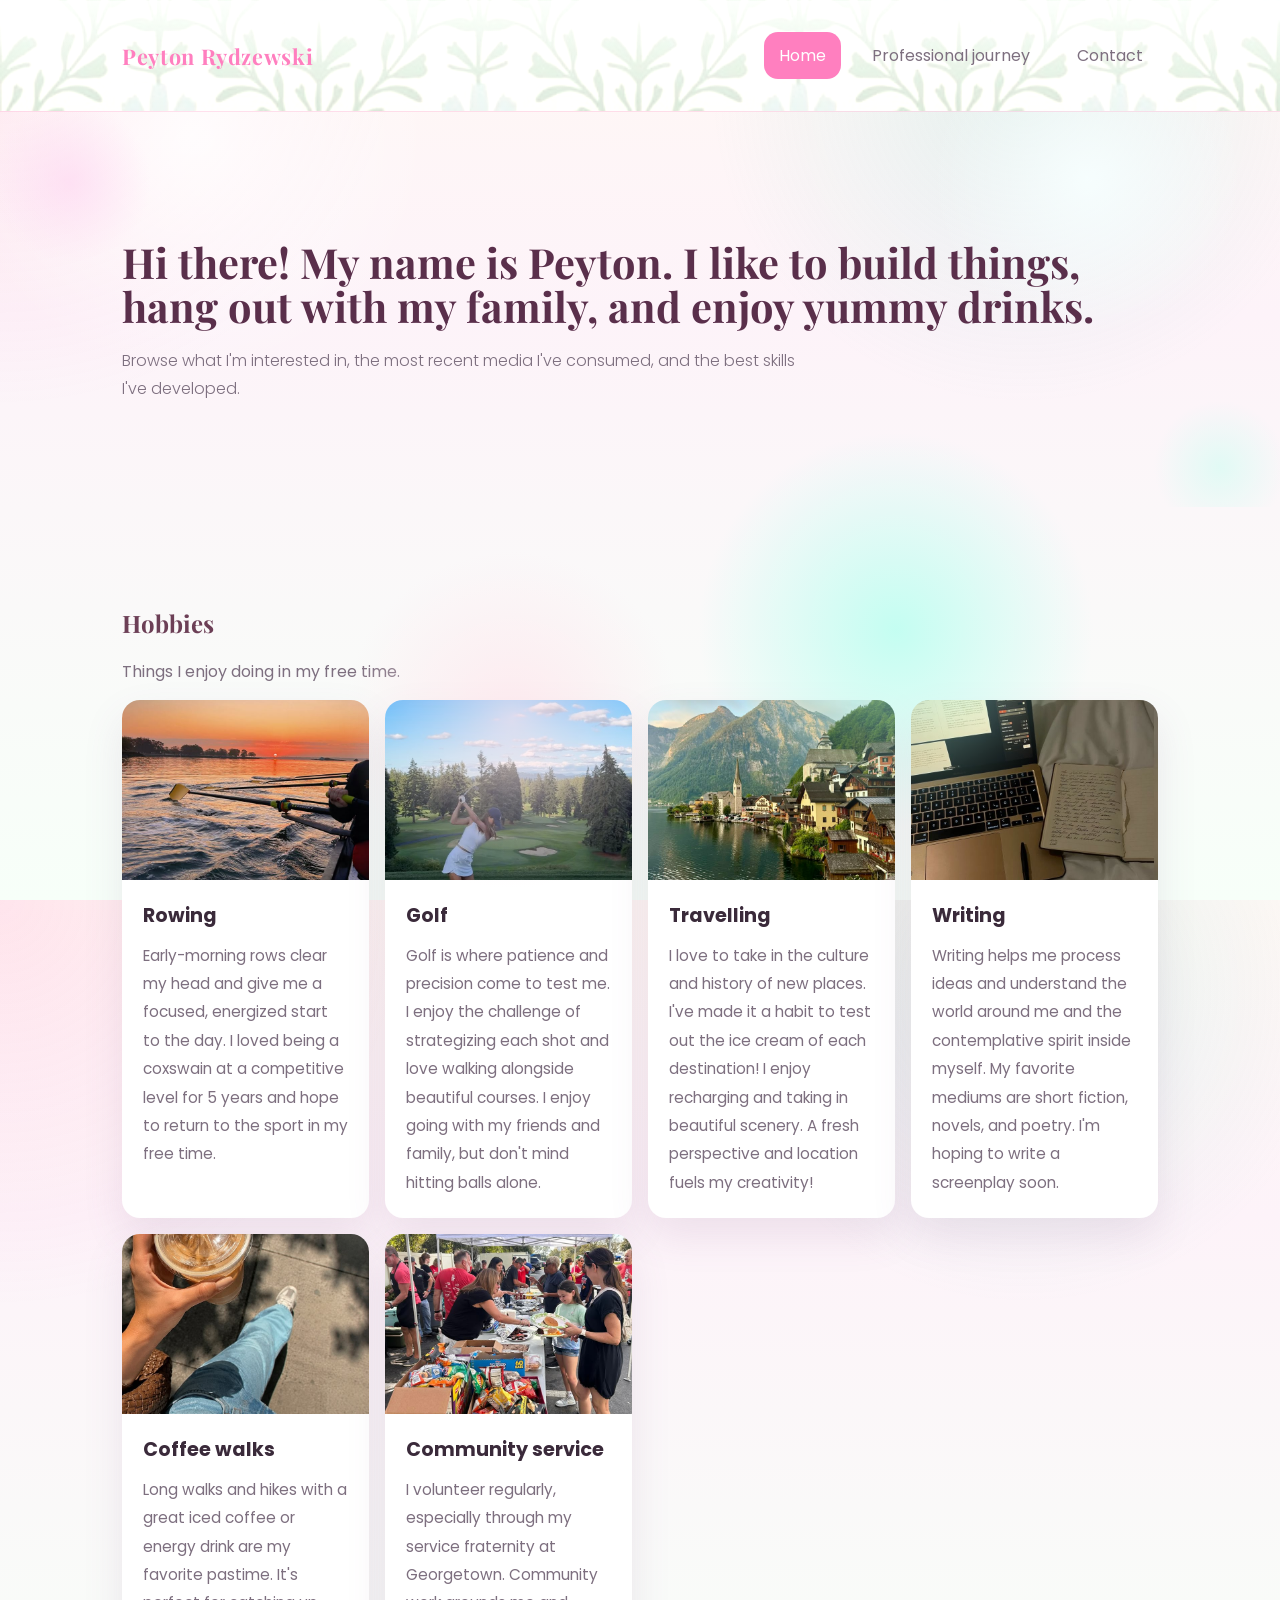
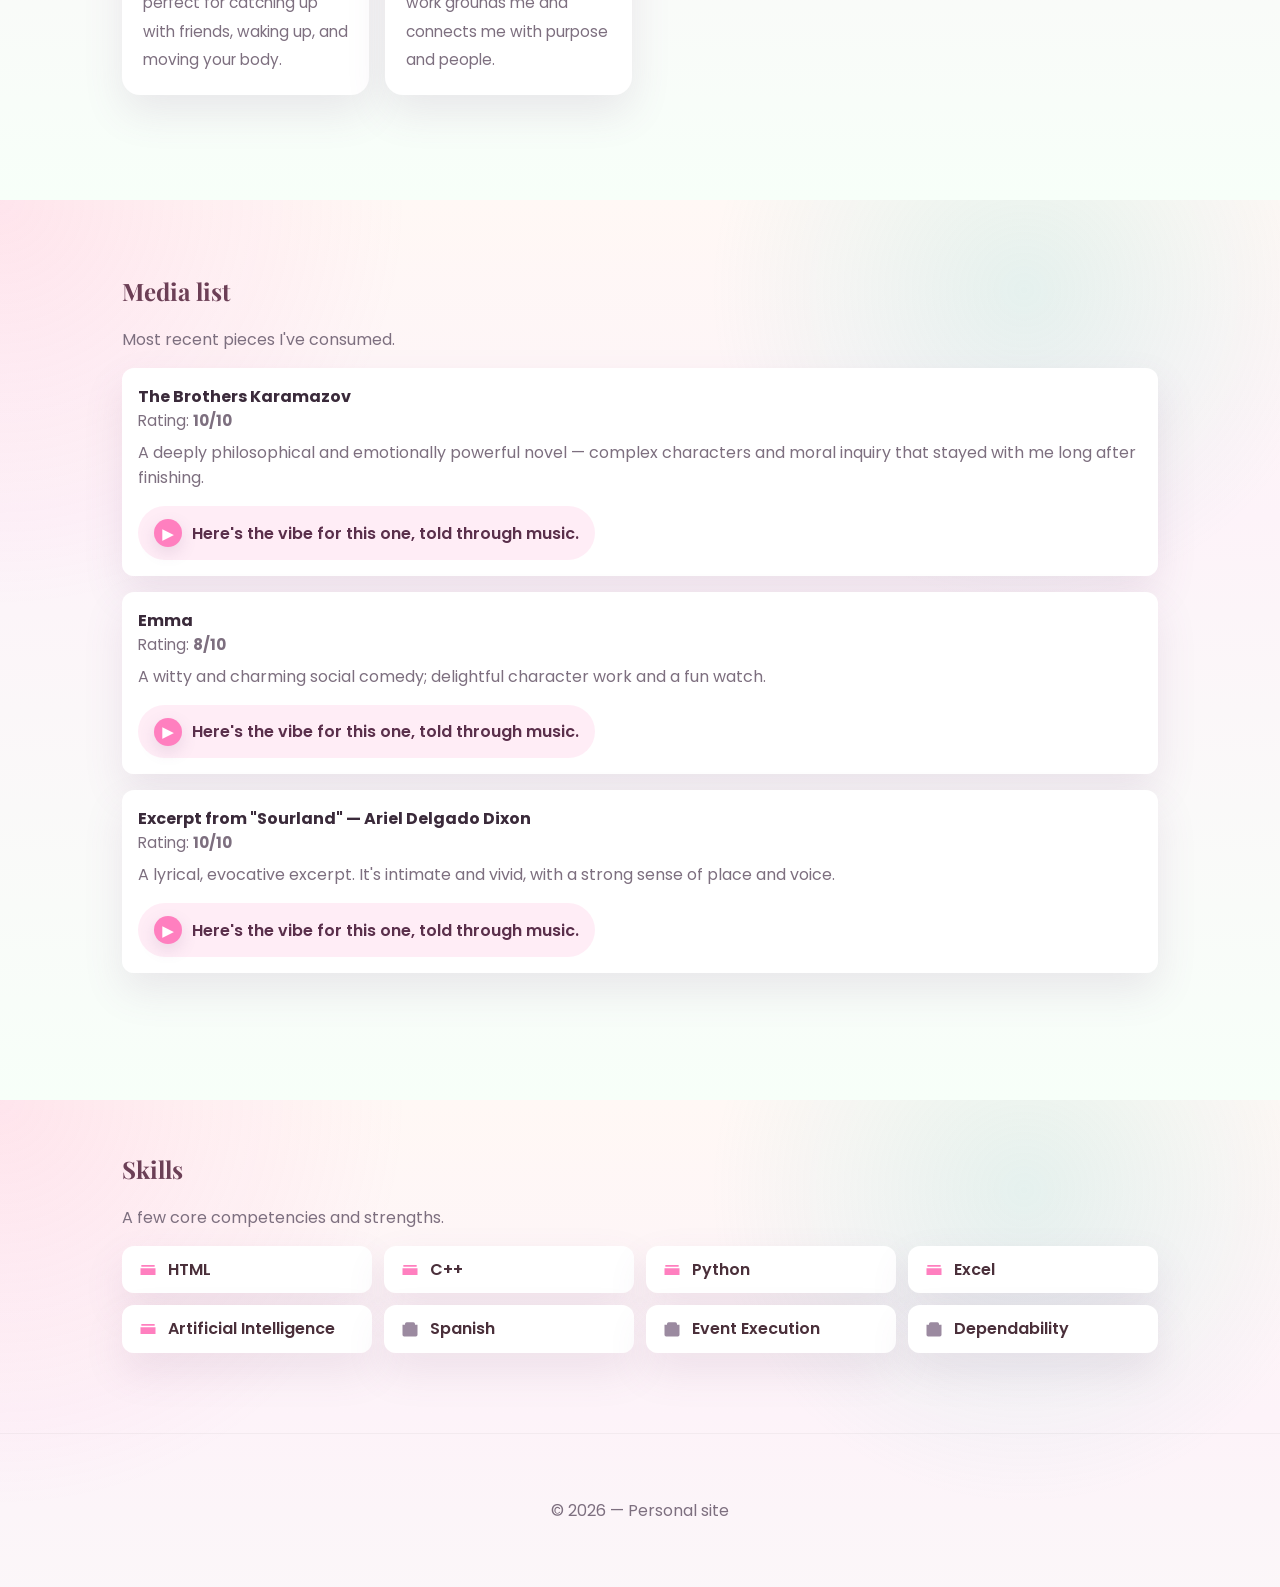
==== index.html @ faa73098 "Moving blocks from home page to separate pages" ====
<!doctype html>
<html lang="en">
<head>
  <meta charset="utf-8" />
  <meta name="viewport" content="width=device-width,initial-scale=1" />
  <title>Peyton Rydzewski</title>
  <link rel="preconnect" href="https://fonts.googleapis.com">
  <link rel="preconnect" href="https://fonts.gstatic.com" crossorigin>
  <link href="https://fonts.googleapis.com/css2?family=Playfair+Display:wght@600;700&family=Poppins:wght@300;400;600&display=swap" rel="stylesheet">
  <link rel="stylesheet" href="styles.css" />
</head>
<body>
  <header class="site-header">
    <div class="container header-inner">
      <a class="brand" href="index.html">Peyton Rydzewski</a>
      <button class="nav-toggle" aria-label="Open navigation">☰</button>
      <nav class="nav" id="site-nav">
        <a href="index.html">Home</a>
        <a href="professional-journey.html">Professional journey</a>
        <a href="contact.html">Contact</a>
      </nav>
    </div>
  </header>

  <main>
    <section class="hero">
      <div class="container">
        <h1>Hi there! My name is Peyton. I like to build things, hang out with my family, and enjoy yummy drinks.</h1>
        <p class="lead">Browse what I'm interested in, the most recent media I've consumed, and the best skills I've developed.</p>
      </div>
    </section>

    <section id="hobbies" class="panel">
      <div class="container">
        <h2>Hobbies</h2>
        <p class="panel-sub">Things I enjoy doing in my free time.</p>
        <div class="hobbies-grid">
          <article class="hobby-card">
            <img src="Images/Hobbies/Rowing 🚣🏻_♀️ 😍.jpg" alt="Rowing on water">
            <div class="card-body">
              <h3>Rowing</h3>
              <p>Early-morning rows clear my head and give me a focused, energized start to the day. I loved being a coxswain at a competitive level for 5 years and hope to return to the sport in my free time.</p>
            </div>
          </article>

          <article class="hobby-card">
            <img src="Images/Hobbies/golfing.jpg" alt="Golf course">
            <div class="card-body">
              <h3>Golf</h3>
              <p>Golf is where patience and precision come to test me. I enjoy the challenge of strategizing each shot and love walking alongside beautiful courses. I enjoy going with my friends and family, but don't mind hitting balls alone.</p>
            </div>
          </article>

          <article class="hobby-card">
            <img src="Images/Hobbies/hallstatt.jpg" alt="Travel scene">
            <div class="card-body">
              <h3>Travelling</h3>
              <p>I love to take in the culture and history of new places. I've made it a habit to test out the ice cream of each destination! I enjoy recharging and taking in beautiful scenery. A fresh perspective and location fuels my creativity!</p>
            </div>
          </article>

          <article class="hobby-card">
            <img src="Images/Hobbies/writing.jpg" alt="Writing with a notebook">
            <div class="card-body">
              <h3>Writing</h3>
              <p>Writing helps me process ideas and understand the world around me and the contemplative spirit inside myself. My favorite mediums are short fiction, novels, and poetry. I'm hoping to write a screenplay soon.</p>
            </div>
          </article>

          <article class="hobby-card">
            <img src="Images/Hobbies/Iced coffee walk in NYC - denim and sneakers on a sunny sidewalk.jpg" alt="Coffee walk">
            <div class="card-body">
              <h3>Coffee walks</h3>
              <p>Long walks and hikes with a great iced coffee or energy drink are my favorite pastime. It's perfect for catching up with friends, waking up, and moving your body.</p>
            </div>
          </article>

          <article class="hobby-card">
            <img src="Images/Hobbies/volunteer stock image.jpg" alt="Community service scene">
            <div class="card-body">
              <h3>Community service</h3>
              <p>I volunteer regularly, especially through my service fraternity at Georgetown. Community work grounds me and connects me with purpose and people.</p>
            </div>
          </article>
        </div>
      </div>
    </section>

    <section id="media" class="panel">
      <div class="container">
        <h2>Media list</h2>
        <p class="panel-sub">Most recent pieces I've consumed.</p>
        <ol class="media-list">
          <li>
            <div class="media-item">
              <div>
                <div class="media-title">The Brothers Karamazov</div>
                <div class="media-meta">Rating: <strong>10/10</strong></div>
                <p class="media-comment">A deeply philosophical and emotionally powerful novel — complex characters and moral inquiry that stayed with me long after finishing.</p>
                <div class="media-play">
                  <a class="play-link" href="https://open.spotify.com/playlist/3NrtcQB55TPldc49nR8we9?si=_CXQXxH-STG7v20GtZ9jEQ&utm_source=copy-link&pi=FfhTHuuzQoy4S" target="_blank" rel="noreferrer noopener">
                    <span class="play-icon">▶</span>
                    <span>Here's the vibe for this one, told through music.</span>
                  </a>
                </div>
              </div>
            </div>
          </li>

          <li>
            <div class="media-item">
              <div>
                <div class="media-title">Emma</div>
                <div class="media-meta">Rating: <strong>8/10</strong></div>
                <p class="media-comment">A witty and charming social comedy; delightful character work and a fun watch.</p>
                <div class="media-play">
                  <a class="play-link" href="https://open.spotify.com/playlist/2PTssFDgWQaTCRD2SFjzN2?si=h22PqcSoQO25x09w2dKojw&utm_source=copy-link&pi=fneBVRTxROadl" target="_blank" rel="noreferrer noopener">
                    <span class="play-icon">▶</span>
                    <span>Here's the vibe for this one, told through music.</span>
                  </a>
                </div>
              </div>
            </div>
          </li>

          <li>
            <div class="media-item">
              <div>
                <div class="media-title">Excerpt from "Sourland" — Ariel Delgado Dixon</div>
                <div class="media-meta">Rating: <strong>10/10</strong></div>
                <p class="media-comment">A lyrical, evocative excerpt. It's intimate and vivid, with a strong sense of place and voice.</p>
                <div class="media-play">
                  <a class="play-link" href="https://open.spotify.com/album/2QVrJXsVZIgwNwOhtu31wd?si=MWw9lhpLQJy-5eHsG8TRIQ&utm_source=copy-link" target="_blank" rel="noreferrer noopener">
                    <span class="play-icon">▶</span>
                    <span>Here's the vibe for this one, told through music.</span>
                  </a>
                </div>
              </div>
            </div>
          </li>
        </ol>
      </div>
    </section>

    <section id="skills" class="panel">
      <div class="container">
        <h2>Skills</h2>
        <p class="panel-sub">A few core competencies and strengths.</p>
        <div class="skills-grid">
          <span class="skill"><svg class="icon" viewBox="0 0 24 24" aria-hidden><path d="M4 6h16v2H4zM3 10h18v8H3z"/></svg> HTML</span>
          <span class="skill"><svg class="icon" viewBox="0 0 24 24" aria-hidden><path d="M4 6h16v2H4zM3 10h18v8H3z"/></svg> C++</span>
          <span class="skill"><svg class="icon" viewBox="0 0 24 24" aria-hidden><path d="M4 6h16v2H4zM3 10h18v8H3z"/></svg> Python</span>
          <span class="skill"><svg class="icon" viewBox="0 0 24 24" aria-hidden><path d="M4 6h16v2H4zM3 10h18v8H3z"/></svg> Excel</span>
          <span class="skill"><svg class="icon" viewBox="0 0 24 24" aria-hidden><path d="M4 6h16v2H4zM3 10h18v8H3z"/></svg> Artificial Intelligence</span>
          <span class="skill"><svg class="icon briefcase" viewBox="0 0 24 24" aria-hidden><path d="M6 7V6a2 2 0 012-2h8a2 2 0 012 2v1h3v12a2 2 0 01-2 2H5a2 2 0 01-2-2V7h3z"/></svg> Spanish</span>
          <span class="skill"><svg class="icon briefcase" viewBox="0 0 24 24" aria-hidden><path d="M6 7V6a2 2 0 012-2h8a2 2 0 012 2v1h3v12a2 2 0 01-2 2H5a2 2 0 01-2-2V7h3z"/></svg> Event Execution</span>
          <span class="skill"><svg class="icon briefcase" viewBox="0 0 24 24" aria-hidden><path d="M6 7V6a2 2 0 012-2h8a2 2 0 012 2v1h3v12a2 2 0 01-2 2H5a2 2 0 01-2-2V7h3z"/></svg> Dependability</span>
        </div>
      </div>
    </section>
    
    <!-- Professional journey and contact moved to separate pages: professional-journey.html and contact.html -->
  </main>

  <footer class="site-footer">
    <div class="container">© <span id="year"></span> — Personal site</div>
  </footer>

  <script src="script.js"></script>
</body>
</html>
---- styles.css ----
:root{
  --bg:#fff8f8;
  --card:#ffffff;
  --muted:#7d6f7f;
  --accent:#ff7fbf;
  --accent-2:#73d8c8;
  --accent-3:#fff4e6;
  --glass: rgba(255,255,255,0.72);
  --radius:18px;
  --max-width:1100px;
  --transition:320ms cubic-bezier(.2,.9,.3,1);
  --shadow: 0 18px 40px rgba(124, 79, 132, 0.12);
}
*{box-sizing:border-box}
html,body{height:100%}
body{
  margin:0;
  font-family: 'Poppins', system-ui, -apple-system, 'Segoe UI', Roboto, Arial;
  background: radial-gradient(circle at top left, rgba(255, 128, 191, 0.16), transparent 26%),
              radial-gradient(circle at 80% 10%, rgba(115, 216, 200, 0.18), transparent 24%),
              linear-gradient(180deg, #fff8f5 0%, #fdf3f9 35%, #f7fff9 100%);
  color:#3a2a3a;
  -webkit-font-smoothing:antialiased;
  position:relative;
  cursor: url("data:image/svg+xml;utf8,%3Csvg xmlns='http://www.w3.org/2000/svg' width='32' height='32' viewBox='0 0 32 32' shape-rendering='crispEdges'%3E%3Cpolygon points='2,2 2,26 10,18 14,22 18,18 12,12 22,12 22,2' fill='%23ff00ff' stroke='%23000000' stroke-width='1'/%3E%3C/svg%3E"), auto;
}
body::before{
  content:'';
  position:absolute;
  inset:0;
  pointer-events:none;
  background-image:
    radial-gradient(circle at 15% 15%, rgba(255,255,255,0.85) 0, transparent 18%),
    radial-gradient(circle at 85% 20%, rgba(247,255,255,0.9) 0, transparent 12%),
    radial-gradient(circle at 40% 80%, rgba(255,228,235,0.75) 0, transparent 16%),
    radial-gradient(circle at 70% 70%, rgba(178,255,239,0.75) 0, transparent 18%);
}
.site-header{backdrop-filter: blur(10px);position:sticky;top:0;z-index:40;background:transparent;border-bottom:1px solid rgba(255, 186, 214, 0.4);position:relative;overflow:hidden}
.site-header::before{content:'';position:absolute;inset:0;background-image:linear-gradient(180deg, rgba(255,255,255,0.85), rgba(255,255,255,0.5)), url('Images/Navbar/navbar.jpg');background-size:cover;background-position:center;opacity:1;pointer-events:none;filter:brightness(1.05);}
.header-inner{display:flex;align-items:center;justify-content:space-between;gap:1rem;position:relative;z-index:1}
.brand{font-weight:700;color:var(--accent);text-decoration:none;font-family:'Playfair Display',serif;font-size:1.35rem;letter-spacing:.03em}
.nav{display:flex;gap:1rem}
.nav a{color:var(--muted);text-decoration:none;padding:.7rem .95rem;border-radius:14px;transition:color var(--transition), background var(--transition)}
.nav a:hover{color:#3a2a3a;background:rgba(255, 127, 191, 0.16);cursor: url("data:image/svg+xml;utf8,%3Csvg xmlns='http://www.w3.org/2000/svg' width='32' height='32' viewBox='0 0 32 32' shape-rendering='crispEdges'%3E%3Cpolygon points='2,2 2,26 10,18 14,22 18,18 12,12 22,12 22,2' fill='%23ff00ff' stroke='%23000000' stroke-width='1'/%3E%3C/svg%3E"), auto;}
.nav a.active{color:#ffffff;background:var(--accent)}
.nav-toggle{display:none;background:transparent;border:0;color:var(--muted);font-size:1.4rem}

.container{max-width:var(--max-width);margin:0 auto;padding:2rem}

.hero{padding:6rem 0 3.5rem;position:relative;overflow:hidden}
.hero::before{content:'';position:absolute;top:-40px;left:-40px;width:220px;height:220px;background:radial-gradient(circle, rgba(255,206,239,0.5) 0, transparent 52%);border-radius:50%;}
.hero::after{content:'';position:absolute;bottom:-50px;right:-30px;width:180px;height:180px;background:radial-gradient(circle, rgba(193,255,239,0.45) 0, transparent 52%);border-radius:50%;}
.hero h1{position:relative;font-size:2.6rem;margin:0 0 1.2rem;font-family:'Playfair Display',serif;color:#5a2f4b;line-height:1.05}
.lead{position:relative;color:var(--muted);margin-top:0;font-weight:300;max-width:700px;line-height:1.75}

.panel{padding:2.5rem 0}
.panel h2{font-family:'Playfair Display',serif;color:#6c3f56}
.panel-sub{color:var(--muted);margin-top:.25rem;margin-bottom:1rem}

.panel{padding:3rem 0}
.panel-sub{color:var(--muted);margin-top:.25rem;margin-bottom:1rem}


.hobbies-grid{display:grid;grid-template-columns:repeat(auto-fit,minmax(240px,1fr));gap:1rem}
.hobby-card{background:var(--card);border-radius:var(--radius);overflow:hidden;box-shadow:var(--shadow);transition:transform var(--transition);display:flex;flex-direction:column;}
.hobby-card img{width:100%;height:180px;object-fit:cover;display:block}
.card-body{padding:1.3rem}
.card-body h3{margin:0 0 .75rem;font-size:1.2rem}
.card-body p{margin:0;color:var(--muted);font-size:0.96rem;line-height:1.85}
.hobby-card:hover{transform:translateY(-8px)}

.media-list{list-style:none;padding:0;margin:0;display:grid;gap:1rem}
.media-item{display:flex;gap:1rem;align-items:flex-start;padding:1rem;border-radius:12px;background:linear-gradient(180deg,#fff,#fff);box-shadow:var(--shadow)}
.media-title{font-weight:700}
.media-meta{color:var(--muted);font-size:.95rem}
.media-comment{margin:.5rem 0 0;color:var(--muted)}
.media-play{margin-top:1rem}
.play-link{display:inline-flex;align-items:center;gap:.65rem;padding:.8rem 1rem;border-radius:999px;background:rgba(255,127,191,0.14);color:#5a2f4b;text-decoration:none;font-weight:600;transition:transform var(--transition),background var(--transition)}
.play-link:hover{transform:translateY(-1px);background:rgba(255,127,191,0.24)}
.play-icon{display:inline-flex;align-items:center;justify-content:center;width:28px;height:28px;border-radius:50%;background:#ff7fbf;color:#fff;font-size:0.95rem;box-shadow:0 6px 16px rgba(124,79,132,0.15)}

/* Contact form */
.contact-form{max-width:680px;background:linear-gradient(180deg,#fff,#fff);padding:1.25rem;border-radius:14px;box-shadow:var(--shadow)}
.contact-form label{display:block;margin-bottom:0.8rem;color:var(--muted);font-weight:600}
.contact-form input,.contact-form textarea{width:100%;padding:.65rem .75rem;border:1px solid rgba(122,107,127,0.12);border-radius:10px;margin-top:.35rem;font-size:0.95rem}
.form-actions{display:flex;gap:.75rem;align-items:center;margin-top:1rem}
.btn{background:var(--accent);color:#fff;padding:.6rem .9rem;border-radius:999px;border:0;font-weight:700;cursor:pointer;box-shadow:0 8px 20px rgba(124,79,132,0.12)}
.btn:hover{transform:translateY(-2px)}
.btn-linkedin{display:inline-flex;align-items:center;gap:.5rem;padding:.6rem .9rem;border-radius:999px;background:linear-gradient(90deg,#e8f6ff,#f3fbff);color:#0a66c2;text-decoration:none;border:1px solid rgba(10,102,194,0.06)}
.btn-linkedin svg{display:block}
.form-note{color:var(--muted);margin-top:1rem}

.skills-grid{display:grid;grid-template-columns:repeat(auto-fit,minmax(220px,1fr));gap:.75rem}
.skill{display:flex;align-items:center;gap:.6rem;padding:.7rem 1rem;border-radius:12px;background:linear-gradient(180deg,#fff,#fff);box-shadow:var(--shadow);font-weight:600;color:#4a2f3a}
.skill .icon{width:20px;height:20px;fill:var(--accent);flex:0 0 20px}
.skill .briefcase{fill:#9b8aa0}

.site-footer{padding:2rem 0;text-align:center;color:var(--muted);border-top:1px solid rgba(0,0,0,0.04)}

@media (max-width:920px){
  .hobbies-grid{grid-template-columns:repeat(2,1fr);gap:1rem}
}

@media (max-width:720px){
  .hobbies-grid{grid-template-columns:1fr}
  .nav{position:absolute;right:1rem;top:64px;background:#fef5fb;padding:.75rem;border-radius:10px;flex-direction:column;display:none;min-width:180px;box-shadow:0 10px 24px rgba(122,107,129,0.12)}
  .nav.open{display:flex}
  .nav-toggle{display:block}
  .container{padding:1rem}
  .hero h1{font-size:1.4rem}
}

/* subtle focus styles */
a:focus{outline:2px solid rgba(110,231,183,0.12);outline-offset:3px}
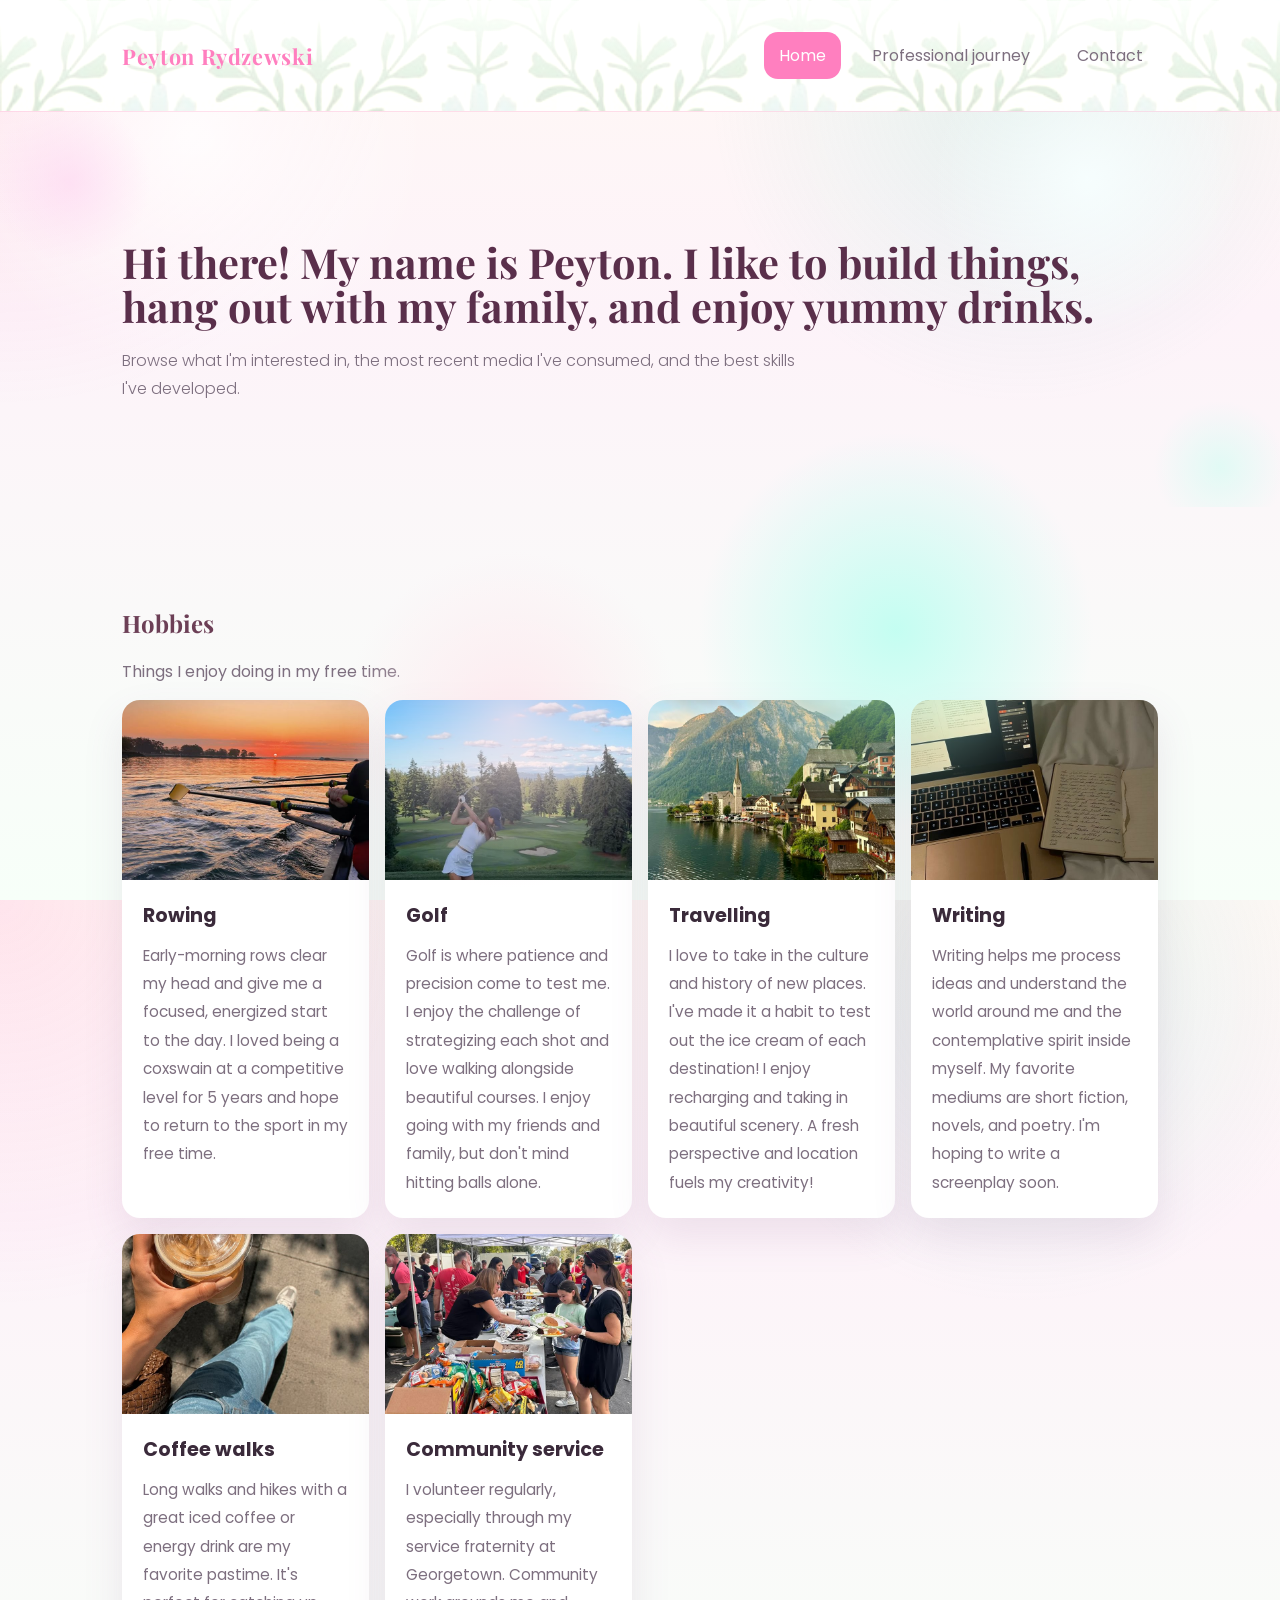
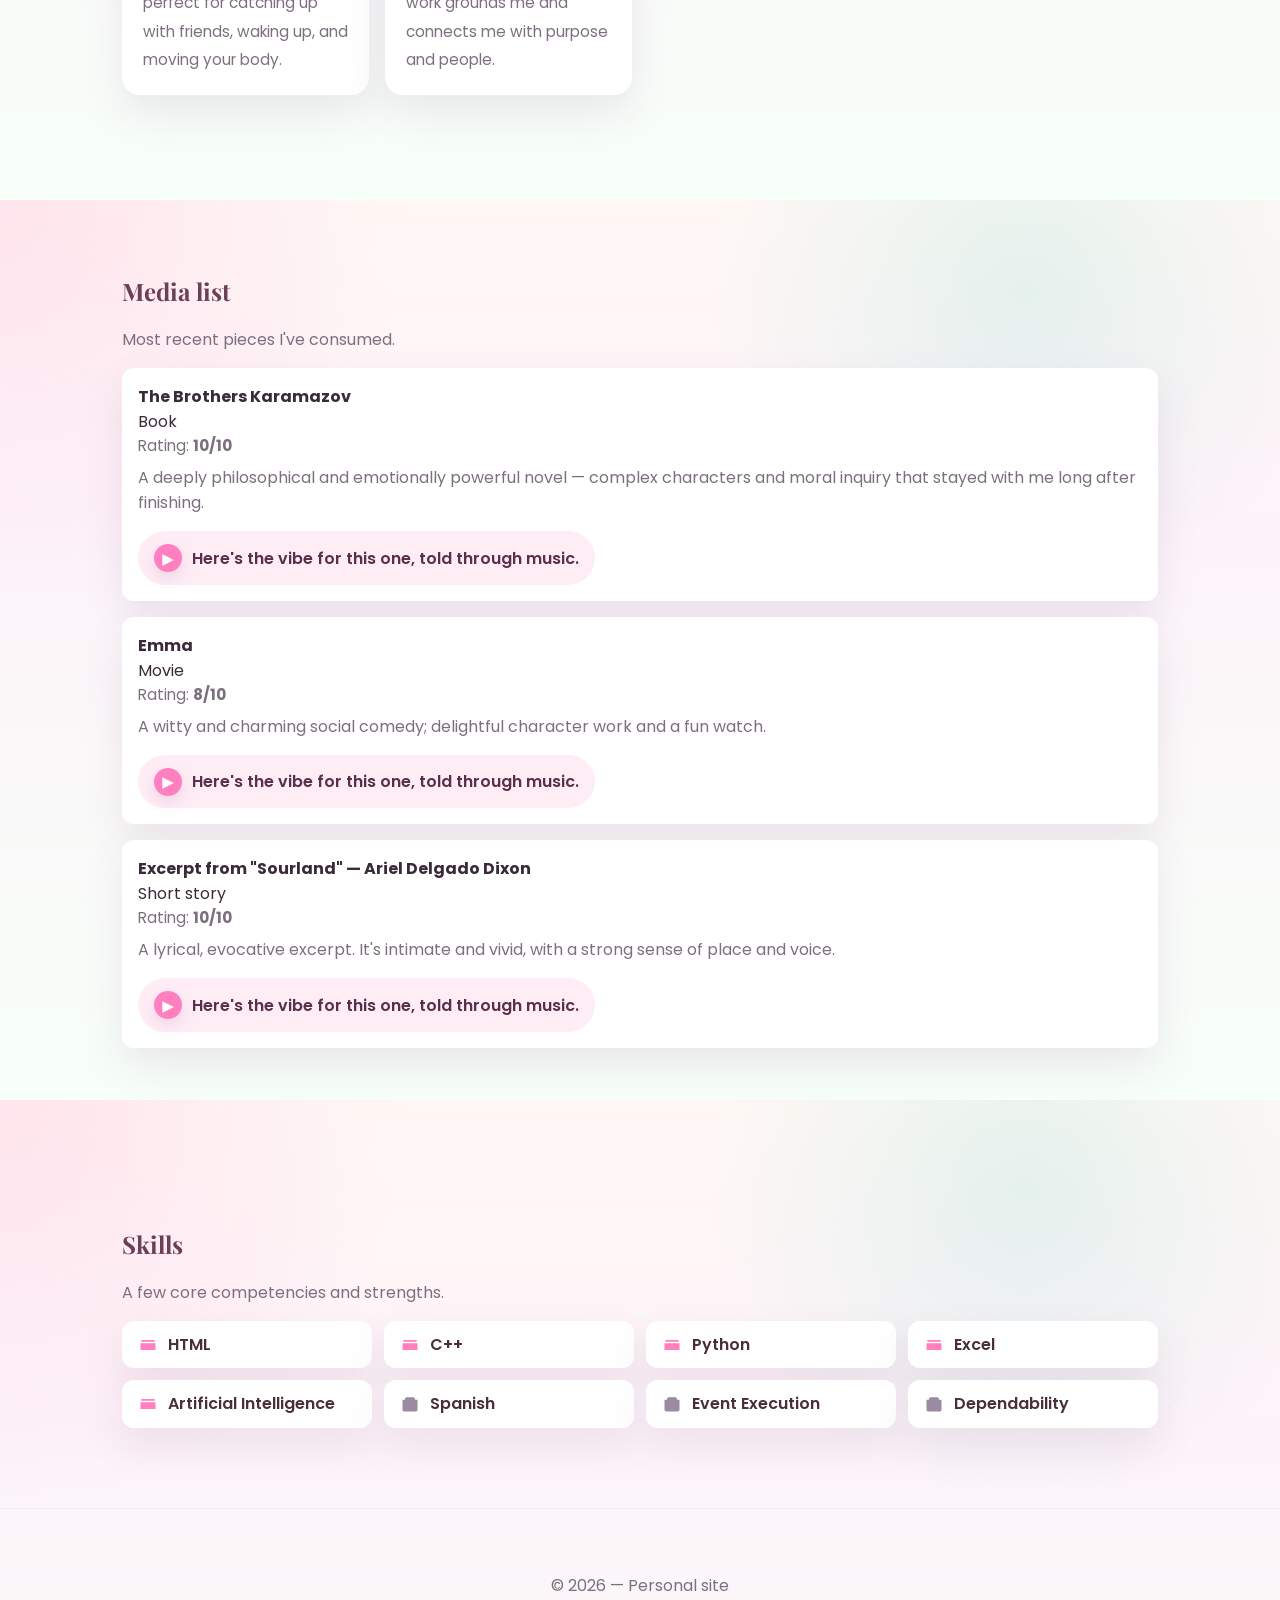
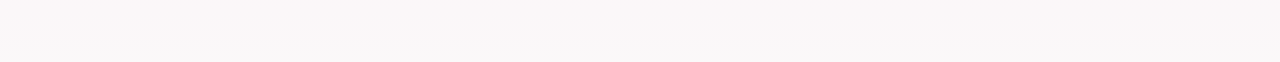
==== commit 562f0187: "Adding media-type" ====
--- a/index.html
+++ b/index.html
@@ -12,12 +12,15 @@
 <body>
   <header class="site-header">
     <div class="container header-inner">
-      <a class="brand" href="index.html">Peyton Rydzewski</a>
-      <button class="nav-toggle" aria-label="Open navigation">☰</button>
+      <a class="brand" href="./index.html">Peyton Rydzewski</a>
+      <button class="nav-toggle" aria-label="Open navigation" aria-expanded="false">
+        <span class="nav-icon">☰</span>
+        <span class="sr-only">Open navigation</span>
+      </button>
       <nav class="nav" id="site-nav">
-        <a href="index.html">Home</a>
-        <a href="professional-journey.html">Professional journey</a>
-        <a href="contact.html">Contact</a>
+        <a href="./index.html">Home</a>
+        <a href="./professional-journey.html">Professional journey</a>
+        <a href="./contact.html">Contact</a>
       </nav>
     </div>
   </header>
@@ -95,6 +98,7 @@
             <div class="media-item">
               <div>
                 <div class="media-title">The Brothers Karamazov</div>
+                <div class="media-type">Book</div>
                 <div class="media-meta">Rating: <strong>10/10</strong></div>
                 <p class="media-comment">A deeply philosophical and emotionally powerful novel — complex characters and moral inquiry that stayed with me long after finishing.</p>
                 <div class="media-play">
@@ -111,6 +115,7 @@
             <div class="media-item">
               <div>
                 <div class="media-title">Emma</div>
+                <div class="media-type">Movie</div>
                 <div class="media-meta">Rating: <strong>8/10</strong></div>
                 <p class="media-comment">A witty and charming social comedy; delightful character work and a fun watch.</p>
                 <div class="media-play">
@@ -127,6 +132,7 @@
             <div class="media-item">
               <div>
                 <div class="media-title">Excerpt from "Sourland" — Ariel Delgado Dixon</div>
+                <div class="media-type">Short story</div>
                 <div class="media-meta">Rating: <strong>10/10</strong></div>
                 <p class="media-comment">A lyrical, evocative excerpt. It's intimate and vivid, with a strong sense of place and voice.</p>
                 <div class="media-play">
--- a/styles.css
+++ b/styles.css
@@ -97,15 +97,45 @@
 
 .site-footer{padding:2rem 0;text-align:center;color:var(--muted);border-top:1px solid rgba(0,0,0,0.04)}
 
+/* Timeline styles */
+.timeline-panel{padding-bottom:4rem}
+.timeline{list-style:none;margin:1.25rem 0 0;padding:0;display:grid;gap:1.25rem}
+.timeline-item{display:flex;align-items:flex-start;gap:1rem}
+.timeline-dot{width:12px;height:12px;border-radius:50%;background:var(--accent);flex:0 0 12px;margin-top:6px}
+.timeline-card{background:var(--card);padding:1rem;border-radius:12px;box-shadow:var(--shadow);flex:1}
+.timeline-header{display:flex;justify-content:space-between;align-items:start;gap:1rem}
+.timeline-meta{color:var(--muted);font-size:.9rem}
+.timeline-excerpt{margin:.5rem 0;color:var(--muted)}
+.timeline-toggle{background:transparent;border:0;color:var(--accent);font-weight:700;cursor:pointer;padding:0;margin-top:.5rem}
+.timeline-details{margin-top:.6rem;color:var(--muted);line-height:1.6}
+
+@media (min-width:960px){
+  .timeline{grid-auto-flow:row}
+  .timeline-item{align-items:flex-start}
+}
+
+@media (max-width:720px){
+  .timeline-item{flex-direction:row}
+  .timeline-dot{margin-top:8px}
+}
+
 @media (max-width:920px){
   .hobbies-grid{grid-template-columns:repeat(2,1fr);gap:1rem}
 }
 
 @media (max-width:720px){
+  /* allow the mobile dropdown nav to extend beyond the header */
+  .site-header{overflow:visible}
   .hobbies-grid{grid-template-columns:1fr}
-  .nav{position:absolute;right:1rem;top:64px;background:#fef5fb;padding:.75rem;border-radius:10px;flex-direction:column;display:none;min-width:180px;box-shadow:0 10px 24px rgba(122,107,129,0.12)}
+  .nav{position:absolute;right:1rem;top:64px;background:#ffffff;padding:.75rem;border-radius:10px;flex-direction:column;display:none;min-width:220px;box-shadow:0 10px 24px rgba(122,107,129,0.12);z-index:70}
   .nav.open{display:flex}
-  .nav-toggle{display:block}
+  .nav a{display:block;color:#3a2a3a;padding:.6rem .9rem;border-radius:8px;font-weight:600}
+  .nav a:hover{background:rgba(255,127,191,0.12)}
+  .nav-toggle{display:block;position:relative;z-index:80;padding:.45rem .6rem;border-radius:8px;cursor:pointer;background:transparent}
+  /* visually-hidden for screen readers */
+  .sr-only{position:absolute;left:-10000px;top:auto;width:1px;height:1px;overflow:hidden}
+  .nav-toggle{min-width:44px;min-height:44px;display:inline-flex;align-items:center;justify-content:center}
+  .nav-toggle:focus{outline:2px solid rgba(110,231,183,0.18);outline-offset:3px}
   .container{padding:1rem}
   .hero h1{font-size:1.4rem}
 }
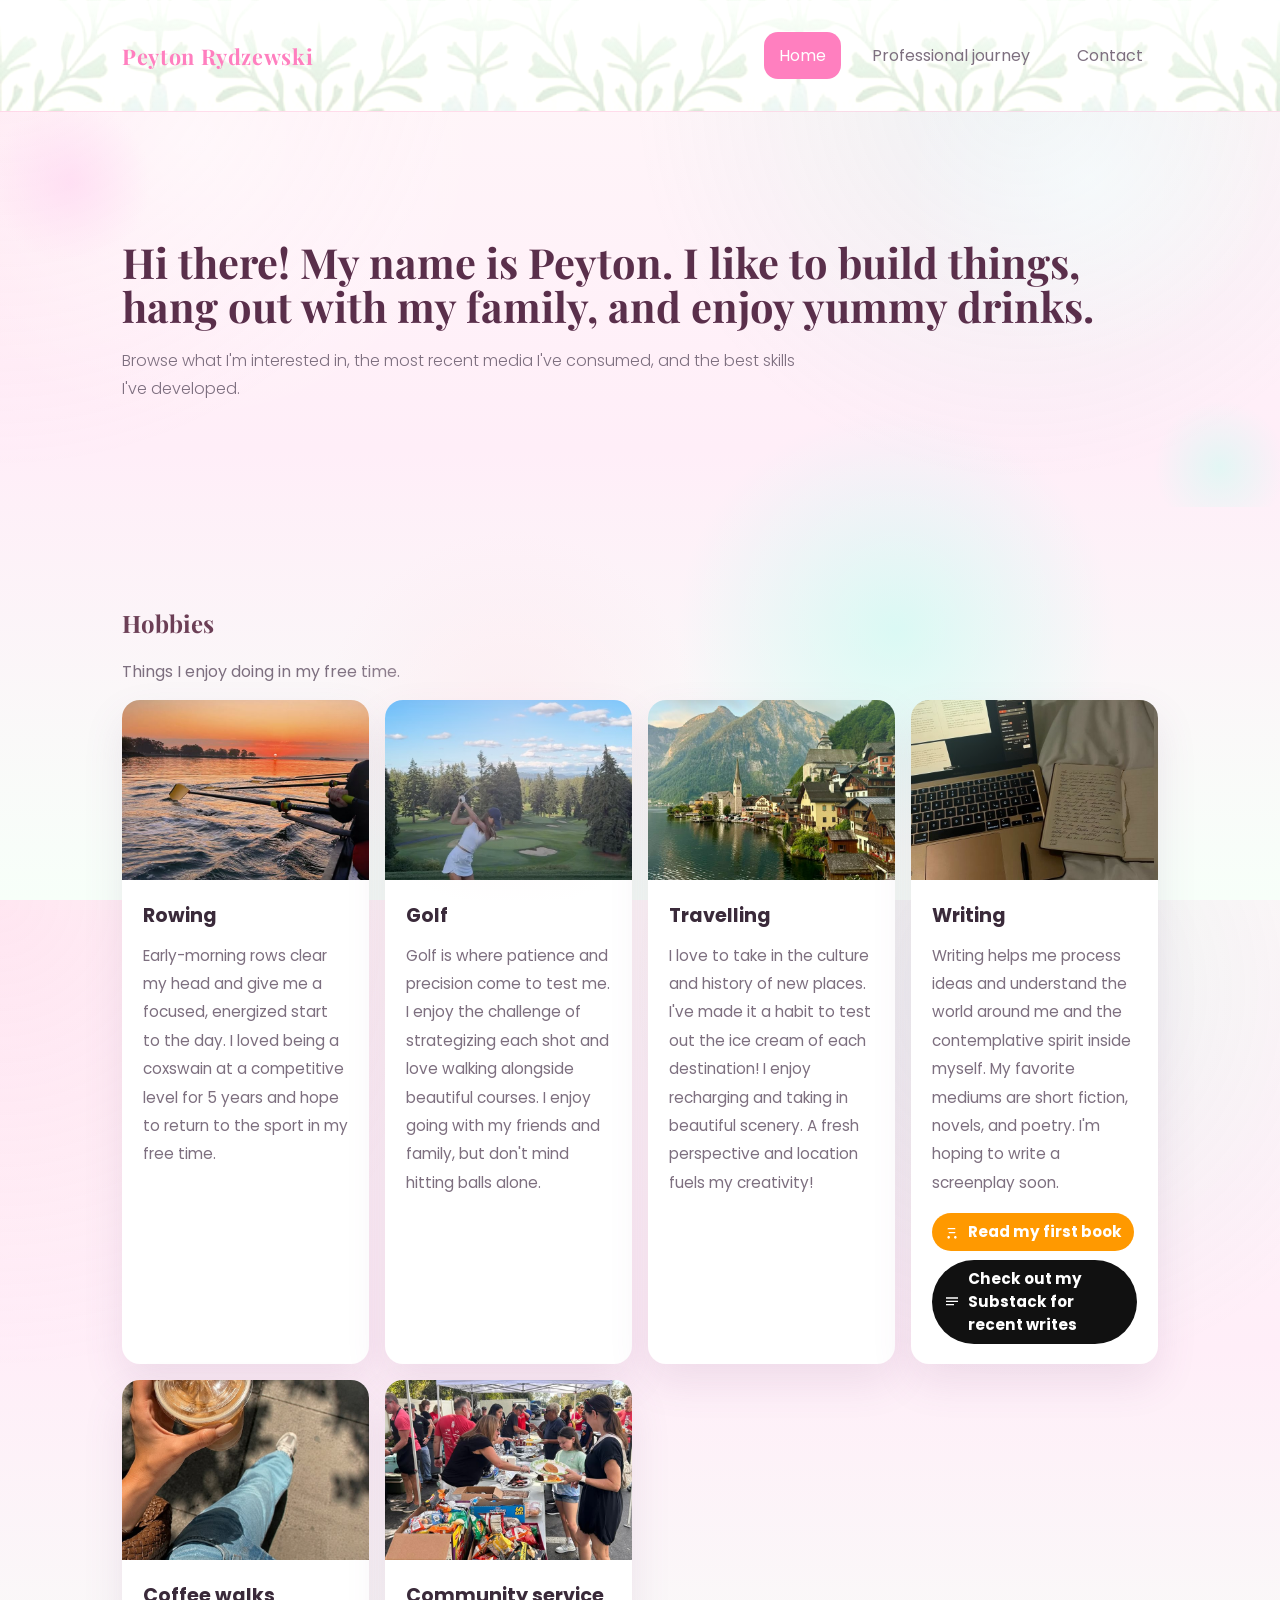
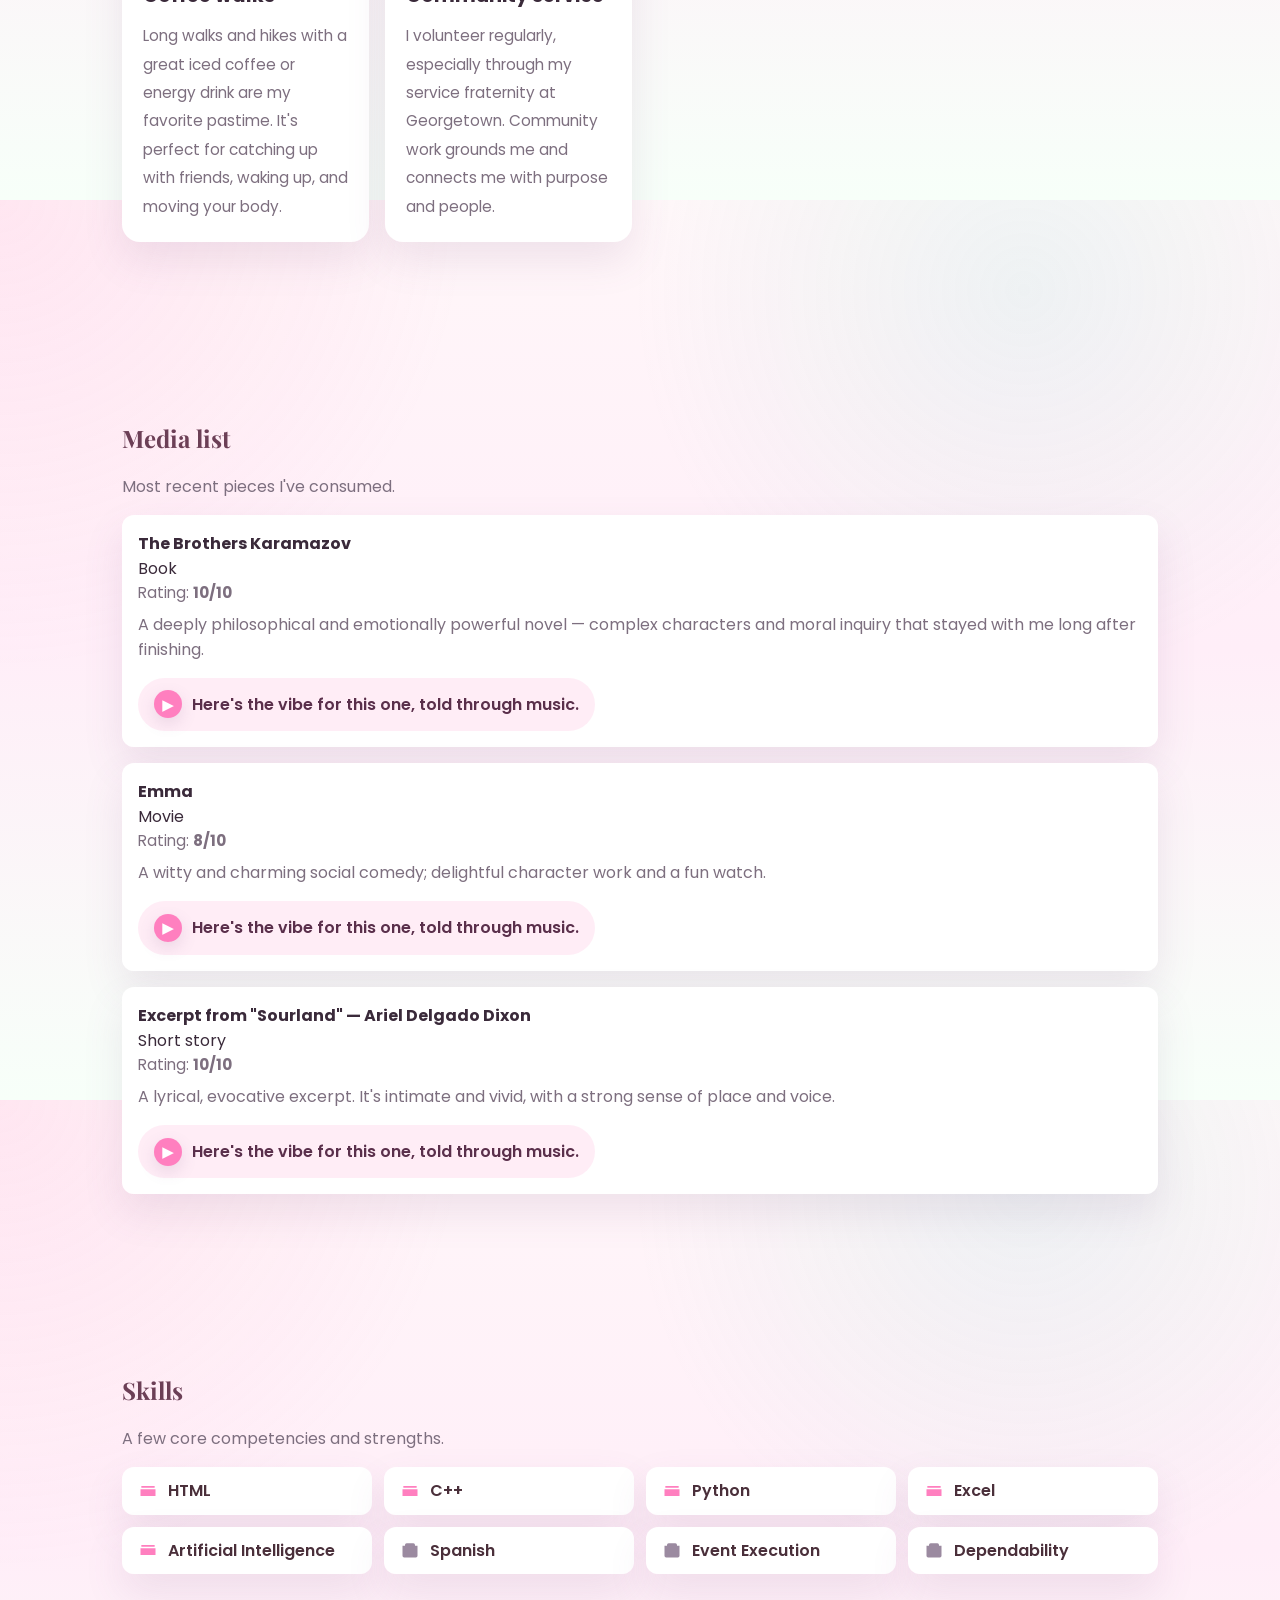
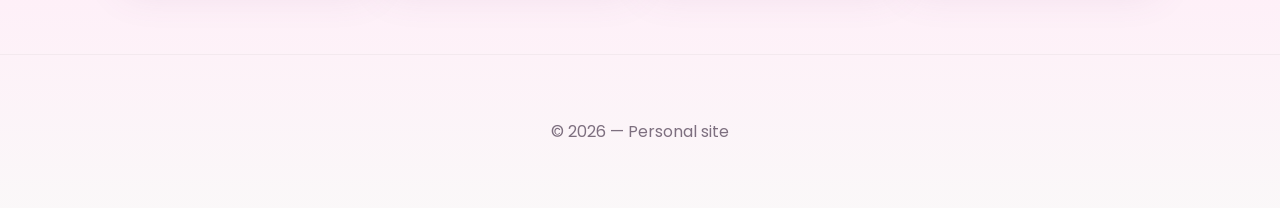
==== commit a400794a: "Adding two buttons to the writing hobby card so people can see my works" ====
--- a/index.html
+++ b/index.html
@@ -67,6 +67,17 @@
             <div class="card-body">
               <h3>Writing</h3>
               <p>Writing helps me process ideas and understand the world around me and the contemplative spirit inside myself. My favorite mediums are short fiction, novels, and poetry. I'm hoping to write a screenplay soon.</p>
+              <div class="hobby-actions">
+                <a class="btn-inline btn-amazon" href="https://www.amazon.com/Coxswains-Guide-Leadership-Adversity-Communication/dp/B0DFVVTH4S/ref=tmm_pap_swatch_0?_encoding=UTF8&dib_tag=se&dib=eyJ2IjoiMSJ9.[base64].eS18q9cesZsJBlltxUbnerazhHKVWHVCRROM2eZ73wI&qid=1787161257&sr=8-1" target="_blank" rel="noopener noreferrer">
+                  <svg viewBox="0 0 24 24" aria-hidden="true" focusable="false"><path d="M7 18c-1.1 0-1.99.9-1.99 2S5.9 22 7 22s2-.9 2-2-.9-2-2-2zm10 0c-1.1 0-2 .9-2 2s.9 2 2 2 2-.9 2-2-.9-2-2-2zM7.82 14h8.45l1.1-2H6.53l1.29 2zM17 6H6l-1 2h12l-0.2-2z"/></svg>
+                  Read my first book
+                </a>
+
+                <a class="btn-inline btn-substack" href="https://substack.com/@peypeyryd" target="_blank" rel="noopener noreferrer">
+                  <svg viewBox="0 0 24 24" aria-hidden="true" focusable="false"><path d="M3 5h18v2H3zM3 10h18v2H3zM3 15h12v2H3z"/></svg>
+                  Check out my Substack for recent writes
+                </a>
+              </div>
             </div>
           </article>
 
--- a/styles.css
+++ b/styles.css
@@ -16,9 +16,9 @@
 body{
   margin:0;
   font-family: 'Poppins', system-ui, -apple-system, 'Segoe UI', Roboto, Arial;
-  background: radial-gradient(circle at top left, rgba(255, 128, 191, 0.16), transparent 26%),
-              radial-gradient(circle at 80% 10%, rgba(115, 216, 200, 0.18), transparent 24%),
-              linear-gradient(180deg, #fff8f5 0%, #fdf3f9 35%, #f7fff9 100%);
+  background: radial-gradient(circle at top left, rgba(255, 128, 191, 0.14), transparent 30%),
+              radial-gradient(circle at 80% 10%, rgba(115, 216, 200, 0.12), transparent 30%),
+              linear-gradient(180deg, #fff7f9 0%, #ffeef8 50%, #f7fff9 100%);
   color:#3a2a3a;
   -webkit-font-smoothing:antialiased;
   position:relative;
@@ -30,10 +30,10 @@
   inset:0;
   pointer-events:none;
   background-image:
-    radial-gradient(circle at 15% 15%, rgba(255,255,255,0.85) 0, transparent 18%),
-    radial-gradient(circle at 85% 20%, rgba(247,255,255,0.9) 0, transparent 12%),
-    radial-gradient(circle at 40% 80%, rgba(255,228,235,0.75) 0, transparent 16%),
-    radial-gradient(circle at 70% 70%, rgba(178,255,239,0.75) 0, transparent 18%);
+    radial-gradient(circle at 15% 15%, rgba(255,255,255,0.6) 0, transparent 22%),
+    radial-gradient(circle at 85% 20%, rgba(247,255,255,0.6) 0, transparent 14%),
+    radial-gradient(circle at 40% 80%, rgba(255,228,235,0.45) 0, transparent 18%),
+    radial-gradient(circle at 70% 70%, rgba(178,255,239,0.45) 0, transparent 20%);
 }
 .site-header{backdrop-filter: blur(10px);position:sticky;top:0;z-index:40;background:transparent;border-bottom:1px solid rgba(255, 186, 214, 0.4);position:relative;overflow:hidden}
 .site-header::before{content:'';position:absolute;inset:0;background-image:linear-gradient(180deg, rgba(255,255,255,0.85), rgba(255,255,255,0.5)), url('Images/Navbar/navbar.jpg');background-size:cover;background-position:center;opacity:1;pointer-events:none;filter:brightness(1.05);}
@@ -90,6 +90,13 @@
 .btn-linkedin svg{display:block}
 .form-note{color:var(--muted);margin-top:1rem}
 
+/* Hobby action buttons (amazon, substack) */
+.hobby-actions{margin-top:1rem;display:flex;gap:.6rem;flex-wrap:wrap}
+.btn-inline{display:inline-flex;align-items:center;gap:.5rem;padding:.45rem .75rem;border-radius:999px;text-decoration:none;font-weight:700;font-size:0.95rem}
+.btn-inline svg{width:16px;height:16px;flex:0 0 16px;fill:currentColor}
+.btn-amazon{background:#ff9900;color:#fff}
+.btn-substack{background:#111;color:#fff}
+
 .skills-grid{display:grid;grid-template-columns:repeat(auto-fit,minmax(220px,1fr));gap:.75rem}
 .skill{display:flex;align-items:center;gap:.6rem;padding:.7rem 1rem;border-radius:12px;background:linear-gradient(180deg,#fff,#fff);box-shadow:var(--shadow);font-weight:600;color:#4a2f3a}
 .skill .icon{width:20px;height:20px;fill:var(--accent);flex:0 0 20px}
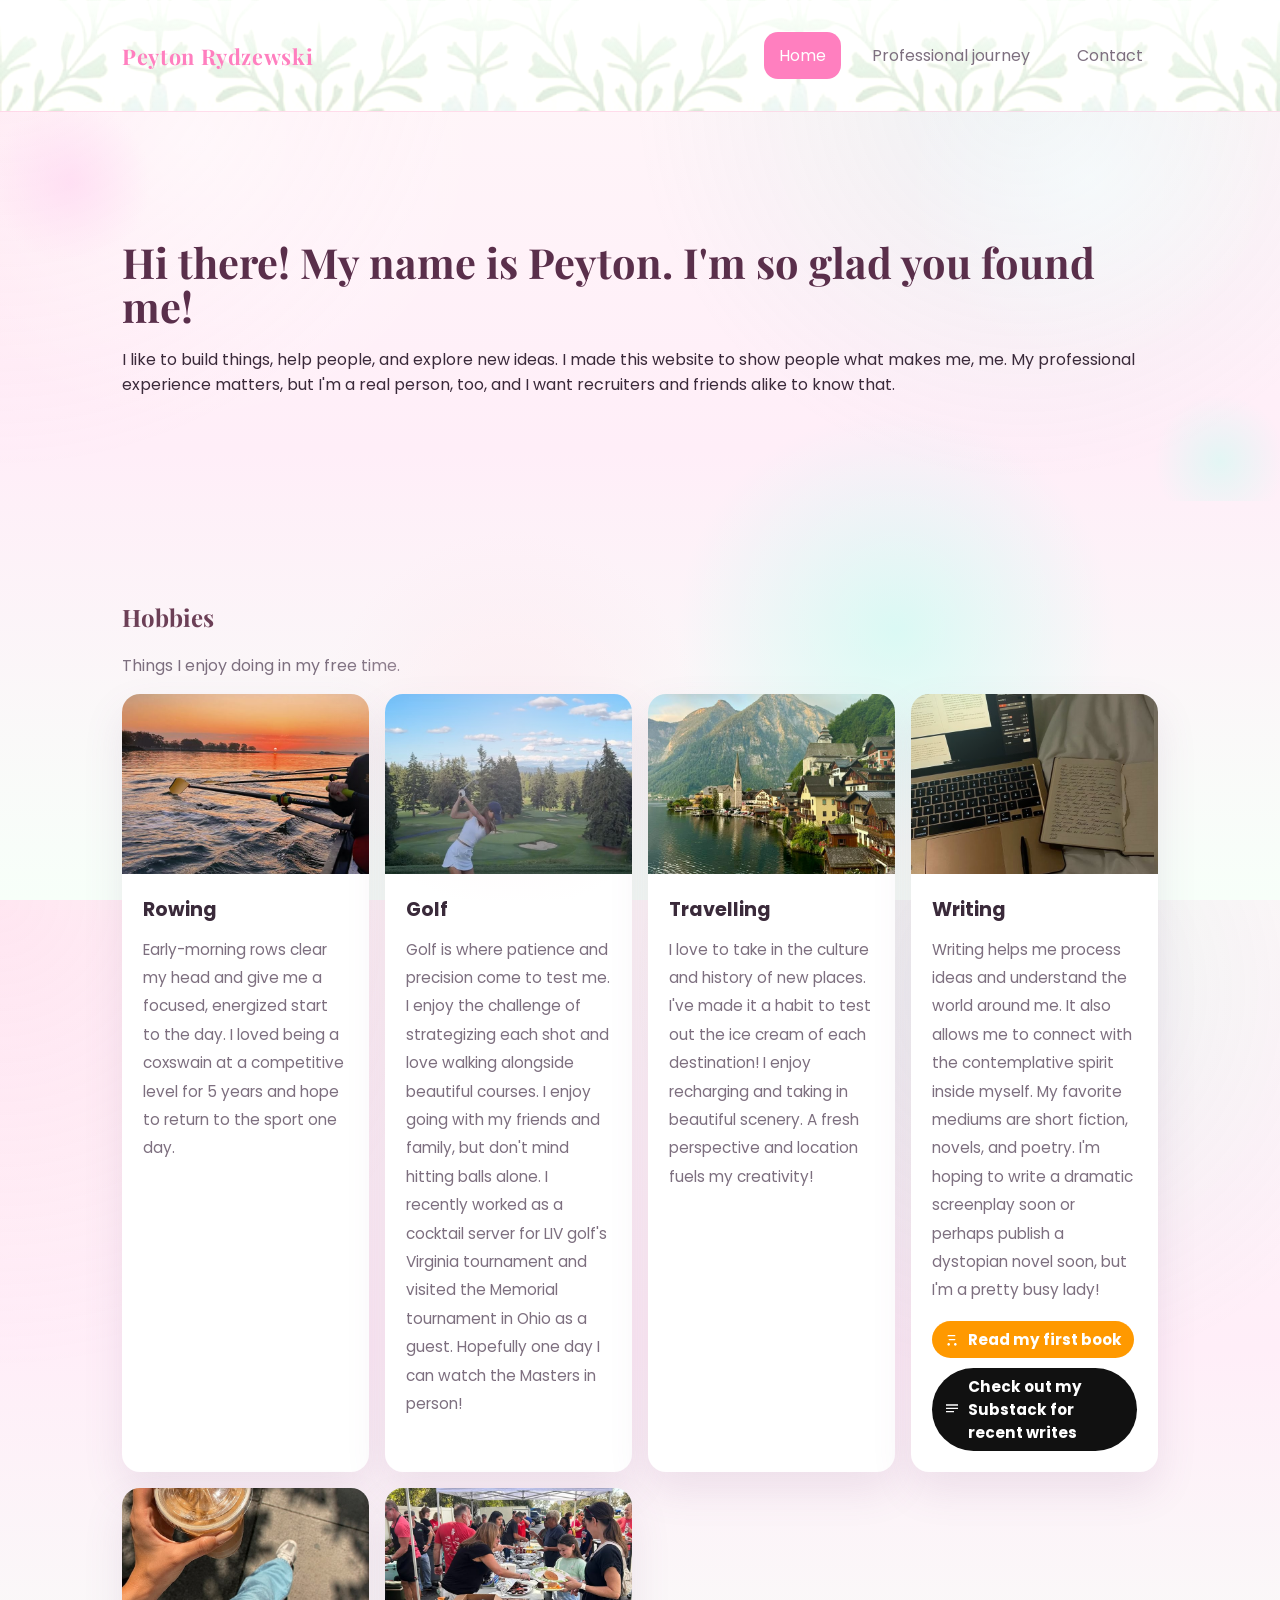
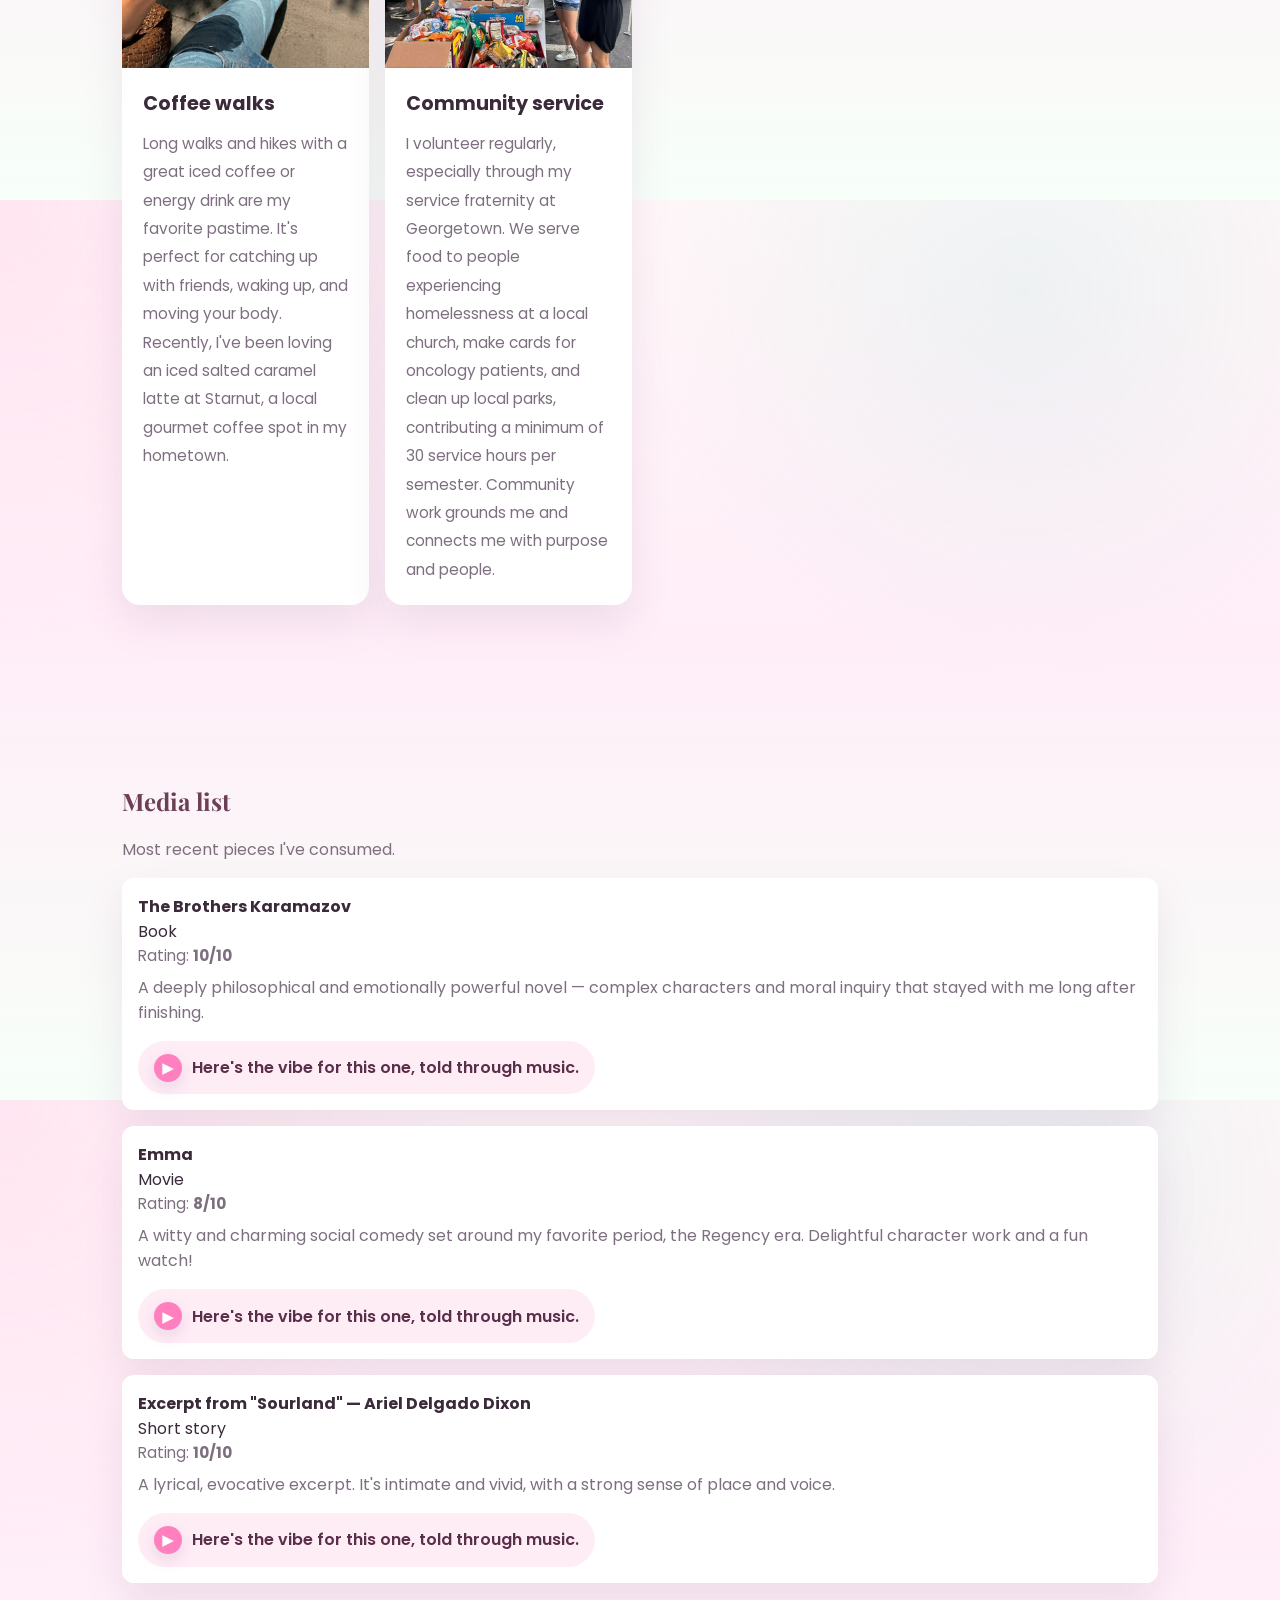
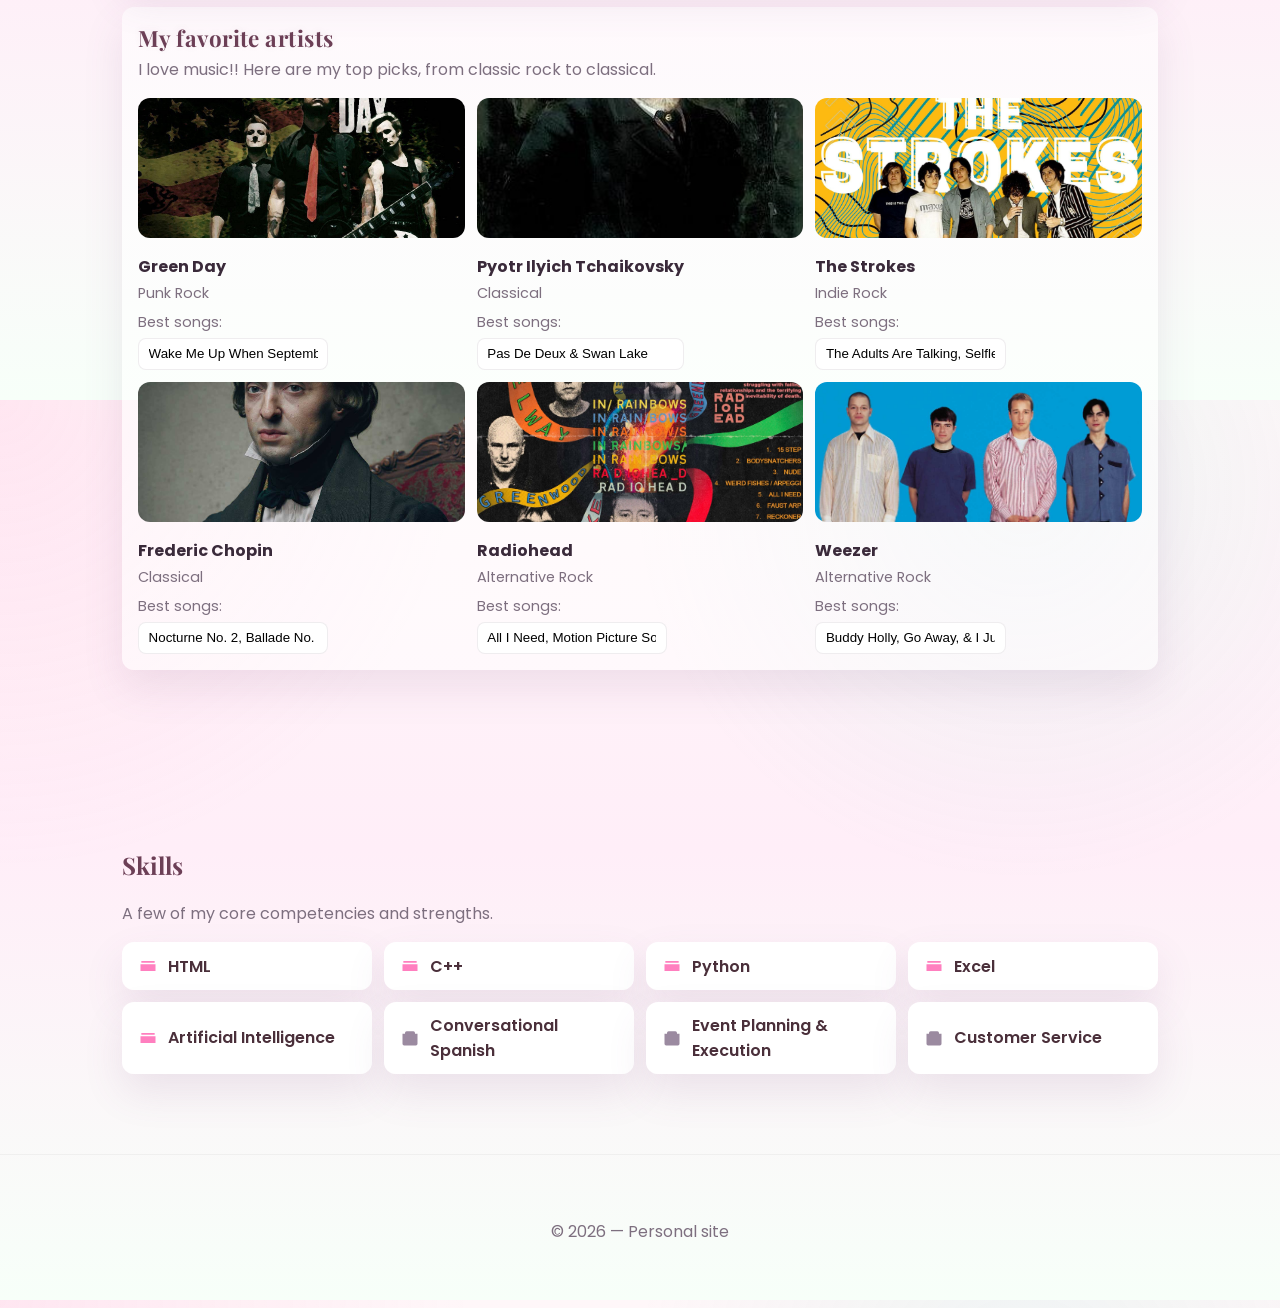
==== commit 82d6fe72: "Adding more personality to homepage descriptions, new inclusion of fav artists" ====
--- a/index.html
+++ b/index.html
@@ -28,8 +28,8 @@
   <main>
     <section class="hero">
       <div class="container">
-        <h1>Hi there! My name is Peyton. I like to build things, hang out with my family, and enjoy yummy drinks.</h1>
-        <p class="lead">Browse what I'm interested in, the most recent media I've consumed, and the best skills I've developed.</p>
+        <h1>Hi there! My name is Peyton. I'm so glad you found me!</h1>
+        <p>I like to build things, help people, and explore new ideas. I made this website to show people what makes me, me. My professional experience matters, but I'm a real person, too, and I want recruiters and friends alike to know that.</p>
       </div>
     </section>
 
@@ -42,7 +42,7 @@
             <img src="Images/Hobbies/Rowing 🚣🏻_♀️ 😍.jpg" alt="Rowing on water">
             <div class="card-body">
               <h3>Rowing</h3>
-              <p>Early-morning rows clear my head and give me a focused, energized start to the day. I loved being a coxswain at a competitive level for 5 years and hope to return to the sport in my free time.</p>
+              <p>Early-morning rows clear my head and give me a focused, energized start to the day. I loved being a coxswain at a competitive level for 5 years and hope to return to the sport one day.</p>
             </div>
           </article>
 
@@ -50,7 +50,7 @@
             <img src="Images/Hobbies/golfing.jpg" alt="Golf course">
             <div class="card-body">
               <h3>Golf</h3>
-              <p>Golf is where patience and precision come to test me. I enjoy the challenge of strategizing each shot and love walking alongside beautiful courses. I enjoy going with my friends and family, but don't mind hitting balls alone.</p>
+              <p>Golf is where patience and precision come to test me. I enjoy the challenge of strategizing each shot and love walking alongside beautiful courses. I enjoy going with my friends and family, but don't mind hitting balls alone. I recently worked as a cocktail server for LIV golf's Virginia tournament and visited the Memorial tournament in Ohio as a guest. Hopefully one day I can watch the Masters in person!</p>
             </div>
           </article>
 
@@ -66,7 +66,7 @@
             <img src="Images/Hobbies/writing.jpg" alt="Writing with a notebook">
             <div class="card-body">
               <h3>Writing</h3>
-              <p>Writing helps me process ideas and understand the world around me and the contemplative spirit inside myself. My favorite mediums are short fiction, novels, and poetry. I'm hoping to write a screenplay soon.</p>
+              <p>Writing helps me process ideas and understand the world around me. It also allows me to connect with the contemplative spirit inside myself. My favorite mediums are short fiction, novels, and poetry. I'm hoping to write a dramatic screenplay soon or perhaps publish a dystopian novel soon, but I'm a pretty busy lady!</p>
               <div class="hobby-actions">
                 <a class="btn-inline btn-amazon" href="https://www.amazon.com/Coxswains-Guide-Leadership-Adversity-Communication/dp/B0DFVVTH4S/ref=tmm_pap_swatch_0?_encoding=UTF8&dib_tag=se&dib=eyJ2IjoiMSJ9.[base64].eS18q9cesZsJBlltxUbnerazhHKVWHVCRROM2eZ73wI&qid=1787161257&sr=8-1" target="_blank" rel="noopener noreferrer">
                   <svg viewBox="0 0 24 24" aria-hidden="true" focusable="false"><path d="M7 18c-1.1 0-1.99.9-1.99 2S5.9 22 7 22s2-.9 2-2-.9-2-2-2zm10 0c-1.1 0-2 .9-2 2s.9 2 2 2 2-.9 2-2-.9-2-2-2zM7.82 14h8.45l1.1-2H6.53l1.29 2zM17 6H6l-1 2h12l-0.2-2z"/></svg>
@@ -85,7 +85,7 @@
             <img src="Images/Hobbies/Iced coffee walk in NYC - denim and sneakers on a sunny sidewalk.jpg" alt="Coffee walk">
             <div class="card-body">
               <h3>Coffee walks</h3>
-              <p>Long walks and hikes with a great iced coffee or energy drink are my favorite pastime. It's perfect for catching up with friends, waking up, and moving your body.</p>
+              <p>Long walks and hikes with a great iced coffee or energy drink are my favorite pastime. It's perfect for catching up with friends, waking up, and moving your body. Recently, I've been loving an iced salted caramel latte at Starnut, a local gourmet coffee spot in my hometown.</p>
             </div>
           </article>
 
@@ -93,7 +93,7 @@
             <img src="Images/Hobbies/volunteer stock image.jpg" alt="Community service scene">
             <div class="card-body">
               <h3>Community service</h3>
-              <p>I volunteer regularly, especially through my service fraternity at Georgetown. Community work grounds me and connects me with purpose and people.</p>
+              <p>I volunteer regularly, especially through my service fraternity at Georgetown. We serve food to people experiencing homelessness at a local church, make cards for oncology patients, and clean up local parks, contributing a minimum of 30 service hours per semester. Community work grounds me and connects me with purpose and people.</p>
             </div>
           </article>
         </div>
@@ -128,7 +128,7 @@
                 <div class="media-title">Emma</div>
                 <div class="media-type">Movie</div>
                 <div class="media-meta">Rating: <strong>8/10</strong></div>
-                <p class="media-comment">A witty and charming social comedy; delightful character work and a fun watch.</p>
+                <p class="media-comment">A witty and charming social comedy set around my favorite period, the Regency era. Delightful character work and a fun watch!</p>
                 <div class="media-play">
                   <a class="play-link" href="https://open.spotify.com/playlist/2PTssFDgWQaTCRD2SFjzN2?si=h22PqcSoQO25x09w2dKojw&utm_source=copy-link&pi=fneBVRTxROadl" target="_blank" rel="noreferrer noopener">
                     <span class="play-icon">▶</span>
@@ -156,27 +156,99 @@
             </div>
           </li>
         </ol>
+          <!-- Favorite artists -->
+          <div class="favorite-artists">
+            <h3 class="artists-title">My favorite artists</h3>
+            <p class="panel-sub">I love music!! Here are my top picks, from classic rock to classical.</p>
+
+            <ul class="artists-list">
+              <li class="artist-card">
+                <img src="Images/Fav Artists/green-day-pic.jpg" alt="Green Day" class="artist-photo">
+                <div class="artist-body">
+                  <div class="artist-name">Green Day</div>
+                  <div class="artist-genre">Punk Rock</div>
+                  <label class="artist-best-label">Best songs:
+                    <input type="text" class="artist-best" value="Wake Me Up When September Ends, Last Night on Earth, Brain Stew" />
+                  </label>
+                </div>
+              </li>
+
+              <li class="artist-card">
+                <img src="Images/Fav Artists/tchaikovsky.jpg" alt="Pyotr Ilyich Tchaikovsky" class="artist-photo">
+                <div class="artist-body">
+                  <div class="artist-name">Pyotr Ilyich Tchaikovsky</div>
+                  <div class="artist-genre">Classical</div>
+                  <label class="artist-best-label">Best songs:
+                    <input type="text" class="artist-best" value="Pas De Deux & Swan Lake" />
+                  </label>
+                </div>
+              </li>
+
+              <li class="artist-card">
+                <img src="Images/Fav Artists/the-strokes-pic.jpg" alt="The Strokes" class="artist-photo">
+                <div class="artist-body">
+                  <div class="artist-name">The Strokes</div>
+                  <div class="artist-genre">Indie Rock</div>
+                  <label class="artist-best-label">Best songs:
+                    <input type="text" class="artist-best" value="The Adults Are Talking, Selfless, Reptilia" />
+                  </label>
+                </div>
+              </li>
+
+              <li class="artist-card">
+                <img src="Images/Fav Artists/chopin.jpg" alt="Frederic Chopin" class="artist-photo">
+                <div class="artist-body">
+                  <div class="artist-name">Frederic Chopin</div>
+                  <div class="artist-genre">Classical</div>
+                  <label class="artist-best-label">Best songs:
+                    <input type="text" class="artist-best" value="Nocturne No. 2, Ballade No. 1, & Waltz No. 19" />
+                  </label>
+                </div>
+              </li>
+
+              <li class="artist-card">
+                <img src="Images/Fav Artists/radiohead-in-rainbows.jpg" alt="Radiohead" class="artist-photo">
+                <div class="artist-body">
+                  <div class="artist-name">Radiohead</div>
+                  <div class="artist-genre">Alternative Rock</div>
+                  <label class="artist-best-label">Best songs:
+                    <input type="text" class="artist-best" value="All I Need, Motion Picture Soundtrack, Black Star, Fake Plastic Trees" />
+                  </label>
+                </div>
+              </li>
+
+              <li class="artist-card">
+                <img src="Images/Fav Artists/weezer.jpg" alt="Weezer" class="artist-photo">
+                <div class="artist-body">
+                  <div class="artist-name">Weezer</div>
+                  <div class="artist-genre">Alternative Rock</div>
+                  <label class="artist-best-label">Best songs:
+                    <input type="text" class="artist-best" value="Buddy Holly, Go Away, & I Just Threw Out The Love Of My Life" />
+                  </label>
+                </div>
+              </li>
+            </ul>
+          </div>
       </div>
     </section>
 
     <section id="skills" class="panel">
       <div class="container">
         <h2>Skills</h2>
-        <p class="panel-sub">A few core competencies and strengths.</p>
+        <p class="panel-sub">A few of my core competencies and strengths.</p>
         <div class="skills-grid">
           <span class="skill"><svg class="icon" viewBox="0 0 24 24" aria-hidden><path d="M4 6h16v2H4zM3 10h18v8H3z"/></svg> HTML</span>
           <span class="skill"><svg class="icon" viewBox="0 0 24 24" aria-hidden><path d="M4 6h16v2H4zM3 10h18v8H3z"/></svg> C++</span>
           <span class="skill"><svg class="icon" viewBox="0 0 24 24" aria-hidden><path d="M4 6h16v2H4zM3 10h18v8H3z"/></svg> Python</span>
           <span class="skill"><svg class="icon" viewBox="0 0 24 24" aria-hidden><path d="M4 6h16v2H4zM3 10h18v8H3z"/></svg> Excel</span>
           <span class="skill"><svg class="icon" viewBox="0 0 24 24" aria-hidden><path d="M4 6h16v2H4zM3 10h18v8H3z"/></svg> Artificial Intelligence</span>
-          <span class="skill"><svg class="icon briefcase" viewBox="0 0 24 24" aria-hidden><path d="M6 7V6a2 2 0 012-2h8a2 2 0 012 2v1h3v12a2 2 0 01-2 2H5a2 2 0 01-2-2V7h3z"/></svg> Spanish</span>
-          <span class="skill"><svg class="icon briefcase" viewBox="0 0 24 24" aria-hidden><path d="M6 7V6a2 2 0 012-2h8a2 2 0 012 2v1h3v12a2 2 0 01-2 2H5a2 2 0 01-2-2V7h3z"/></svg> Event Execution</span>
-          <span class="skill"><svg class="icon briefcase" viewBox="0 0 24 24" aria-hidden><path d="M6 7V6a2 2 0 012-2h8a2 2 0 012 2v1h3v12a2 2 0 01-2 2H5a2 2 0 01-2-2V7h3z"/></svg> Dependability</span>
+          <span class="skill"><svg class="icon briefcase" viewBox="0 0 24 24" aria-hidden><path d="M6 7V6a2 2 0 012-2h8a2 2 0 012 2v1h3v12a2 2 0 01-2 2H5a2 2 0 01-2-2V7h3z"/></svg> Conversational Spanish</span>
+          <span class="skill"><svg class="icon briefcase" viewBox="0 0 24 24" aria-hidden><path d="M6 7V6a2 2 0 012-2h8a2 2 0 012 2v1h3v12a2 2 0 01-2 2H5a2 2 0 01-2-2V7h3z"/></svg> Event Planning & Execution</span>
+          <span class="skill"><svg class="icon briefcase" viewBox="0 0 24 24" aria-hidden><path d="M6 7V6a2 2 0 012-2h8a2 2 0 012 2v1h3v12a2 2 0 01-2 2H5a2 2 0 01-2-2V7h3z"/></svg> Customer Service</span>
         </div>
       </div>
     </section>
     
-    <!-- Professional journey and contact moved to separate pages: professional-journey.html and contact.html -->
   </main>
 
   <footer class="site-footer">
--- a/styles.css
+++ b/styles.css
@@ -79,6 +79,24 @@
 .play-link:hover{transform:translateY(-1px);background:rgba(255,127,191,0.24)}
 .play-icon{display:inline-flex;align-items:center;justify-content:center;width:28px;height:28px;border-radius:50%;background:#ff7fbf;color:#fff;font-size:0.95rem;box-shadow:0 6px 16px rgba(124,79,132,0.15)}
 
+/* Favorite artists styles */
+.favorite-artists{margin-top:1.5rem;padding:1rem;border-radius:12px;background:linear-gradient(180deg, rgba(255,255,255,0.6), rgba(255,255,255,0.56));box-shadow:var(--shadow)}
+.artists-title{font-family:'Playfair Display',serif;font-size:1.4rem;color:#6c3f56;margin:0 0 .25rem;text-transform:none;letter-spacing:0.02em;text-shadow:0 1px 0 rgba(255,255,255,0.6),0 -1px 8px rgba(108,63,86,0.08)}
+.artists-list{list-style:none;padding:0;margin:.8rem 0 0;display:grid;gap:.75rem}
+.artist-card{display:flex;gap:1rem;align-items:flex-start}
+.artist-photo{width:84px;height:84px;object-fit:cover;border-radius:10px;flex:0 0 84px}
+.artist-body{flex:1}
+.artist-name{font-weight:700;color:#3a2a3a}
+.artist-genre{color:var(--muted);font-size:.9rem;margin:.25rem 0}
+.artist-best-label{display:block;margin-top:.5rem;font-size:.9rem;color:var(--muted)}
+.artist-best{display:block;width:100%;padding:.45rem .6rem;border-radius:8px;border:1px solid rgba(122,107,127,0.12);margin-top:.35rem}
+
+@media (min-width:900px){
+  .artists-list{grid-template-columns:repeat(3,1fr)}
+  .artist-card{flex-direction:column;align-items:flex-start}
+  .artist-photo{width:100%;height:140px;border-radius:12px}
+}
+
 /* Contact form */
 .contact-form{max-width:680px;background:linear-gradient(180deg,#fff,#fff);padding:1.25rem;border-radius:14px;box-shadow:var(--shadow)}
 .contact-form label{display:block;margin-bottom:0.8rem;color:var(--muted);font-weight:600}
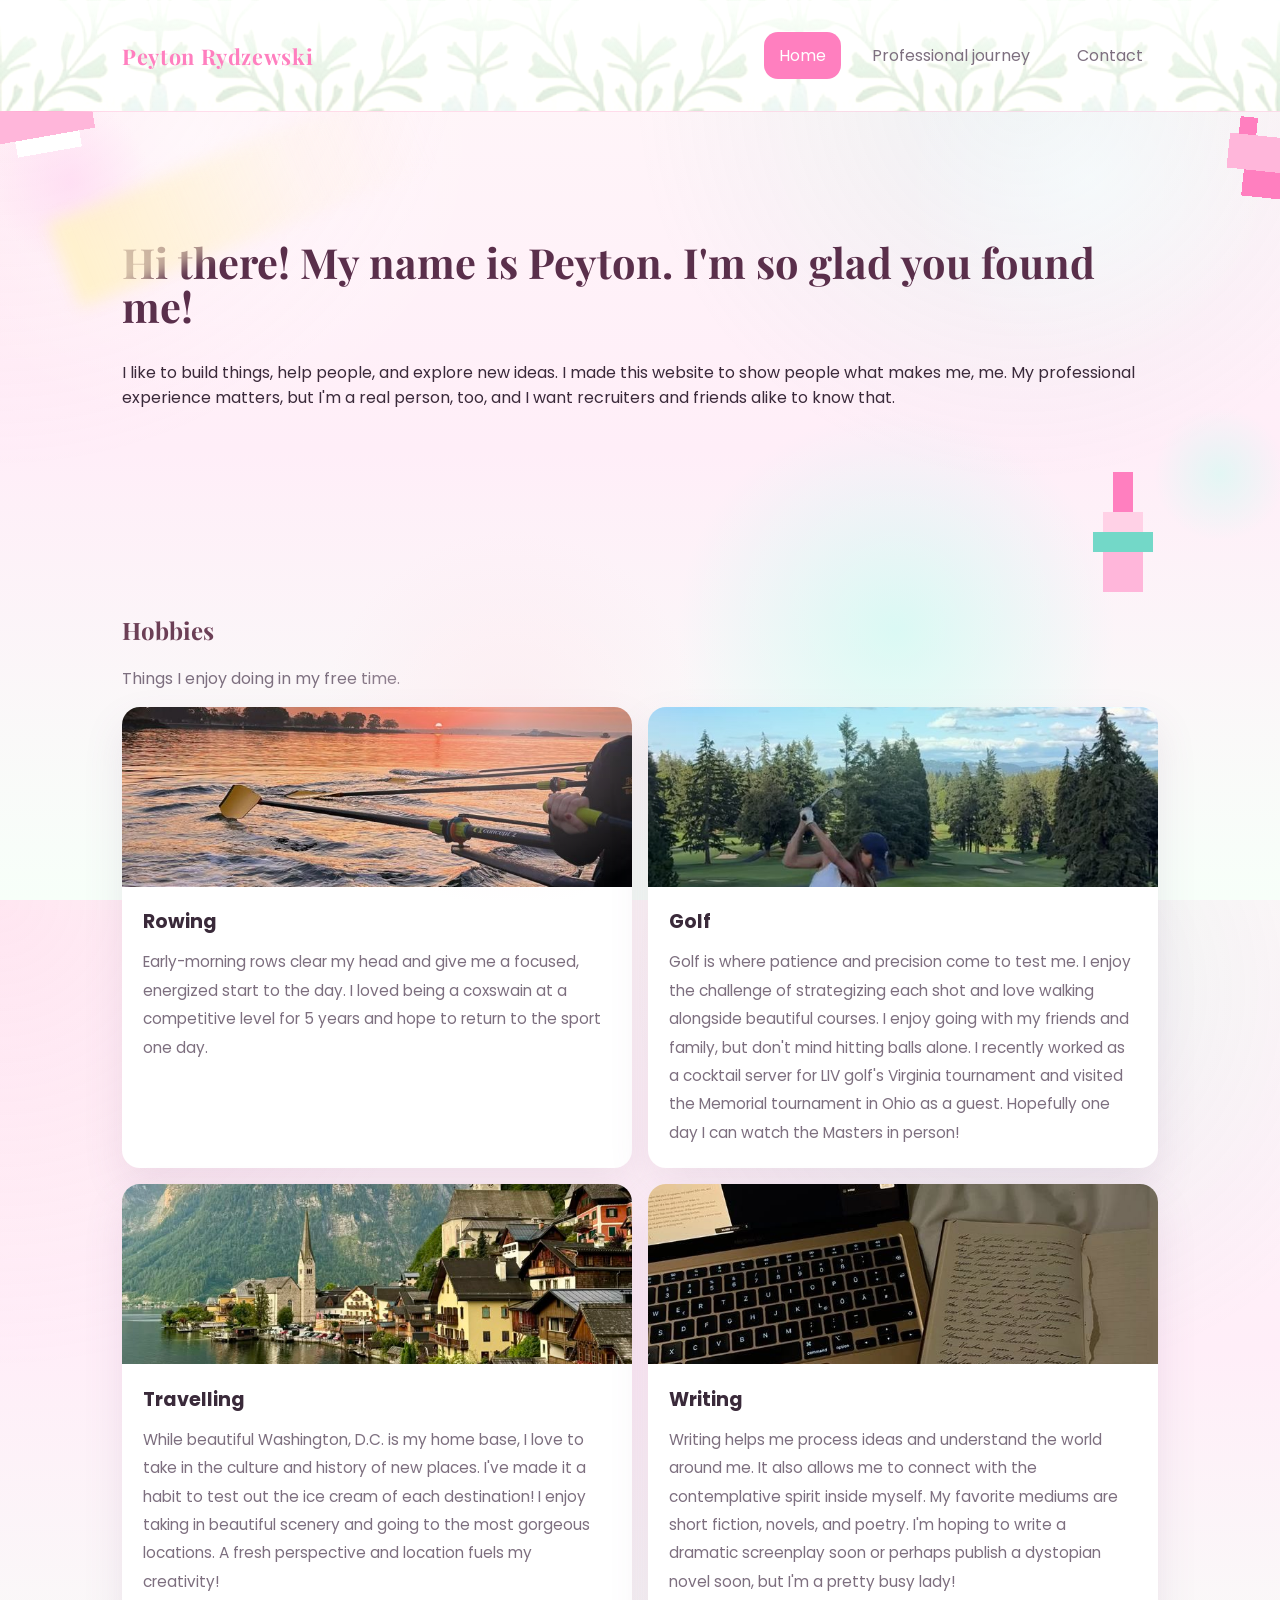
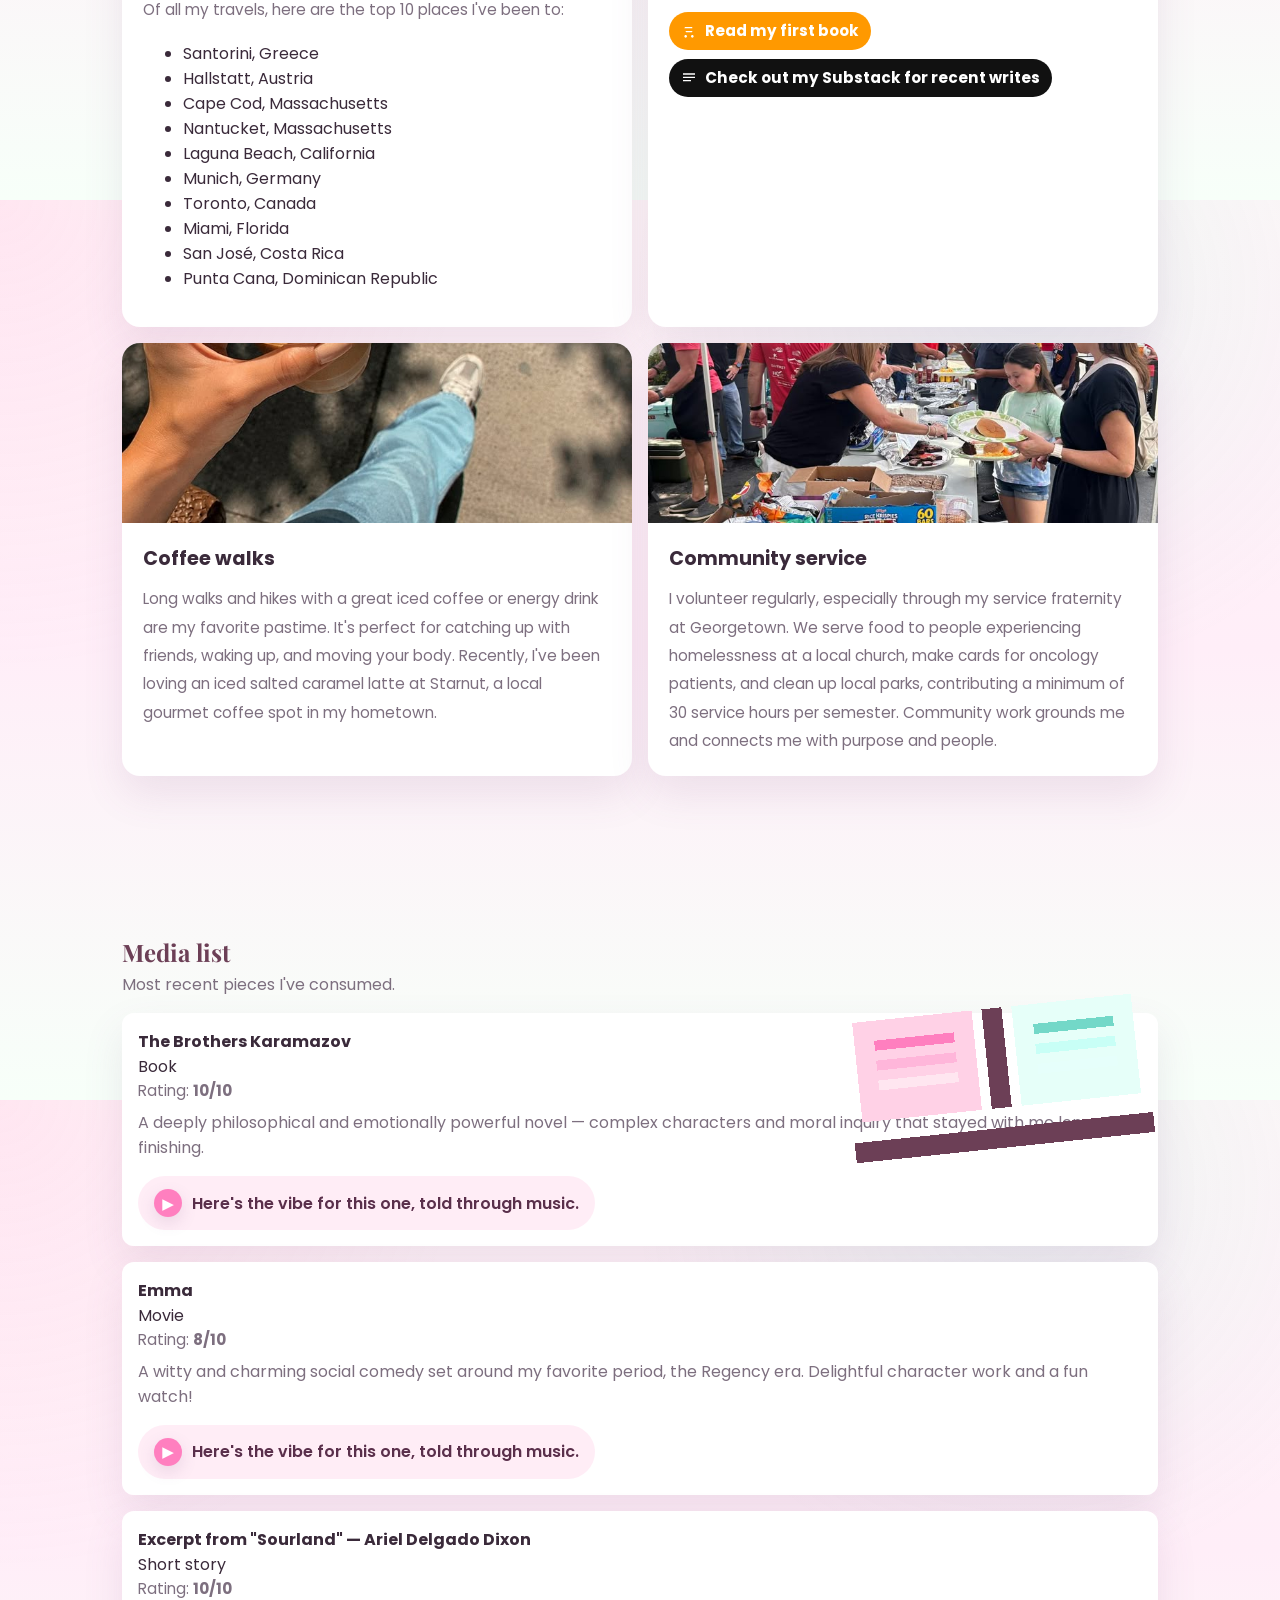
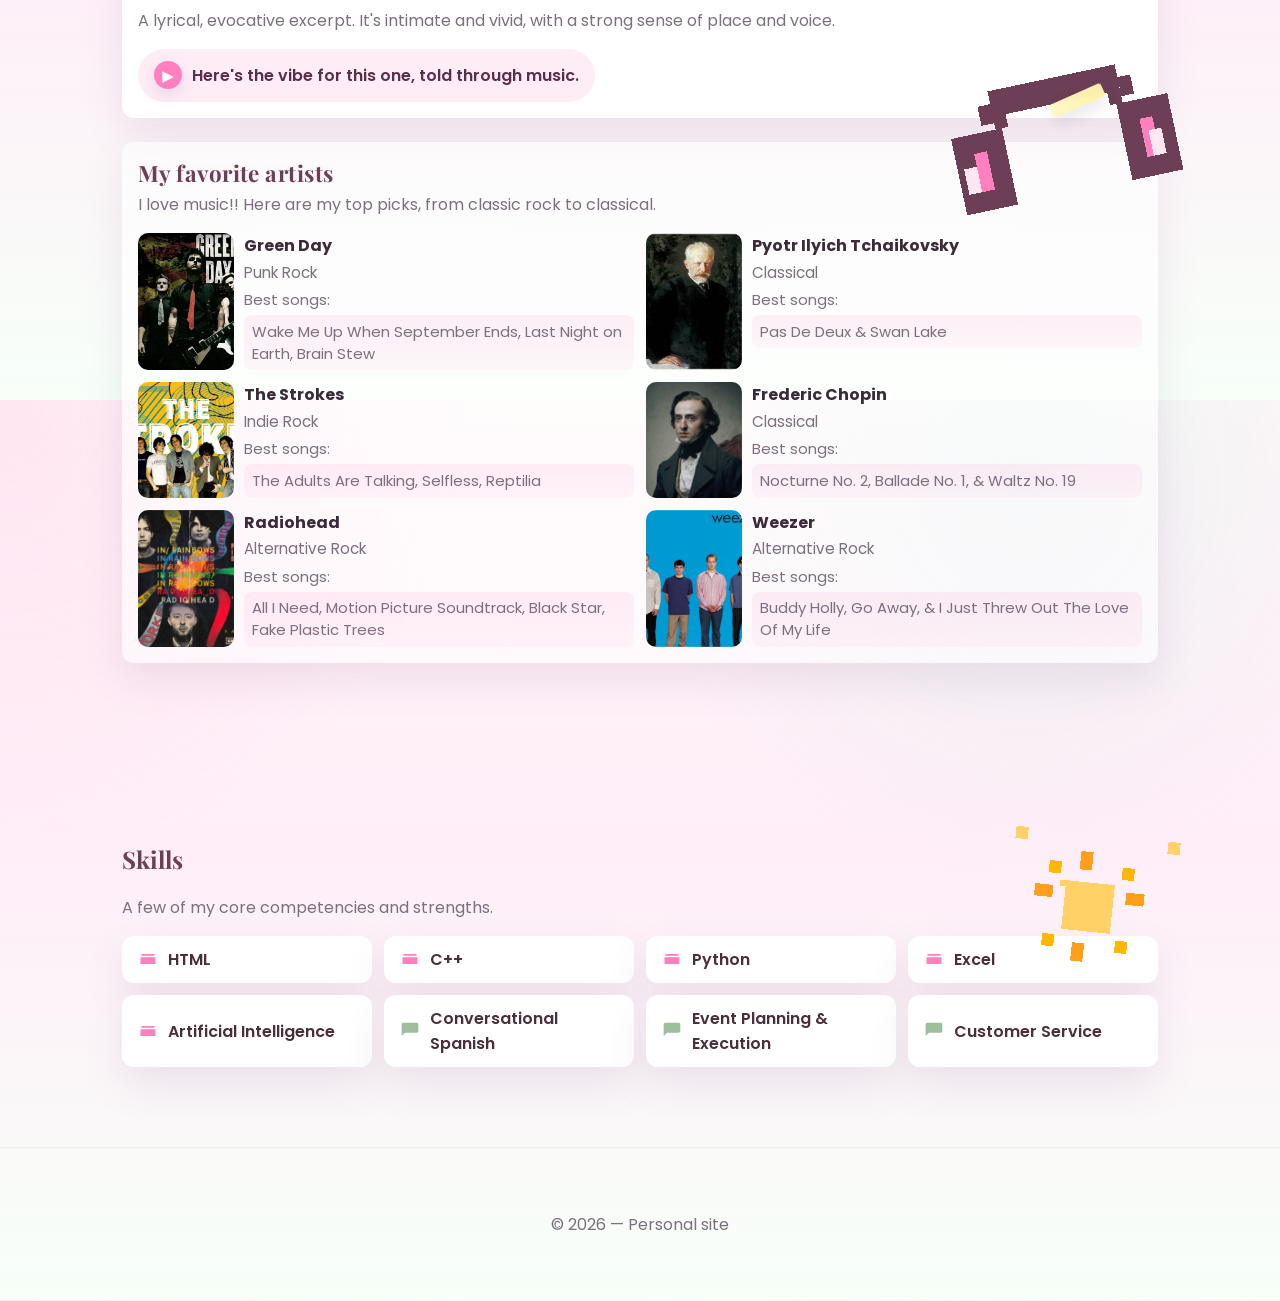
==== commit b653c166: "Some epic styling to make the homepage look really cool" ====
--- a/index.html
+++ b/index.html
@@ -28,8 +28,18 @@
   <main>
     <section class="hero">
       <div class="container">
+          <div class="hero-sticker" aria-hidden>
+            <svg viewBox="0 0 16 16" width="220" height="220" class="pixel-star" role="img" xmlns="http://www.w3.org/2000/svg"><g shape-rendering="crispEdges"><rect x="7" y="1" width="2" height="2" fill="#ff7fbf"/><rect x="6" y="3" width="4" height="2" fill="#ff7fbf"/><rect x="5" y="5" width="6" height="2" fill="#ffb6da"/><rect x="6" y="7" width="4" height="1" fill="#ffffff"/></g></svg>
+          </div>
+          <div class="hero-sticker-right" aria-hidden>
+            <svg viewBox="0 0 16 16" width="120" height="120" class="pixel-heart" role="img" xmlns="http://www.w3.org/2000/svg"><g shape-rendering="crispEdges"><rect x="4" y="2" width="2" height="2" fill="#ff7fbf"/><rect x="10" y="2" width="2" height="2" fill="#ff7fbf"/><rect x="3" y="4" width="10" height="4" fill="#ffb6da"/><rect x="5" y="8" width="6" height="3" fill="#ff7fbf"/></g></svg>
+          </div>
         <h1>Hi there! My name is Peyton. I'm so glad you found me!</h1>
         <p>I like to build things, help people, and explore new ideas. I made this website to show people what makes me, me. My professional experience matters, but I'm a real person, too, and I want recruiters and friends alike to know that.</p>
+        <!-- right connector sticker to visually bridge hero and hobbies -->
+        <div class="hero-connector-right" aria-hidden>
+          <svg viewBox="0 0 16 16" width="160" height="160" class="pixel-connector" role="img" xmlns="http://www.w3.org/2000/svg"><g shape-rendering="crispEdges"><rect x="7" y="0" width="2" height="4" fill="#ff7fbf"/><rect x="6" y="4" width="4" height="2" fill="#ffd1e6"/><rect x="5" y="6" width="6" height="2" fill="#73d8c8"/><rect x="6" y="8" width="4" height="4" fill="#ffb6da"/></g></svg>
+        </div>
       </div>
     </section>
 
@@ -58,7 +68,20 @@
             <img src="Images/Hobbies/hallstatt.jpg" alt="Travel scene">
             <div class="card-body">
               <h3>Travelling</h3>
-              <p>I love to take in the culture and history of new places. I've made it a habit to test out the ice cream of each destination! I enjoy recharging and taking in beautiful scenery. A fresh perspective and location fuels my creativity!</p>
+              <p>While beautiful Washington, D.C. is my home base, I love to take in the culture and history of new places. I've made it a habit to test out the ice cream of each destination! I enjoy taking in beautiful scenery and going to the most gorgeous locations. A fresh perspective and location fuels my creativity!</p>
+              <p>Of all my travels, here are the top 10 places I've been to:</p>
+              <ul>
+                <li>Santorini, Greece</li>
+                <li>Hallstatt, Austria</li>
+                <li>Cape Cod, Massachusetts</li>
+                <li>Nantucket, Massachusetts</li>
+                <li>Laguna Beach, California</li>
+                <li>Munich, Germany</li>
+                <li>Toronto, Canada</li>
+                <li>Miami, Florida</li>
+                <li>San José, Costa Rica</li>
+                <li>Punta Cana, Dominican Republic</li>
+              </ul>
             </div>
           </article>
 
@@ -102,9 +125,30 @@
 
     <section id="media" class="panel">
       <div class="container">
-        <h2>Media list</h2>
+        <div class="media-heading-wrap">
+          <h2>Media list</h2>
+          <div class="media-sticker" aria-hidden>
+            <!-- pixel open book, larger -->
+            <svg viewBox="0 0 32 24" width="320" height="320" class="pixel-books" role="img" xmlns="http://www.w3.org/2000/svg"><g shape-rendering="crispEdges">
+              <rect x="1" y="18" width="30" height="2" fill="#6c3f56"/>
+              <!-- left page -->
+              <rect x="2" y="6" width="12" height="10" fill="#ffd1e6"/>
+              <rect x="4" y="8" width="8" height="1" fill="#ff7fbf"/>
+              <rect x="4" y="10" width="8" height="1" fill="#ffb6da"/>
+              <rect x="4" y="12" width="8" height="1" fill="#ffe6f0"/>
+              <!-- right page -->
+              <rect x="18" y="6" width="12" height="10" fill="#e6fff9"/>
+              <rect x="20" y="8" width="8" height="1" fill="#73d8c8"/>
+              <rect x="20" y="10" width="8" height="1" fill="#c8fff6"/>
+              <rect x="20" y="12" width="8" height="1" fill="#e6fffb"/>
+              <!-- center binding accent -->
+              <rect x="15" y="6" width="2" height="10" fill="#6c3f56"/>
+            </g></svg>
+          </div>
+        </div>
         <p class="panel-sub">Most recent pieces I've consumed.</p>
-        <ol class="media-list">
+        <div class="media-panel">
+          <ol class="media-list">
           <li>
             <div class="media-item">
               <div>
@@ -155,75 +199,107 @@
               </div>
             </div>
           </li>
-        </ol>
+          </ol>
+        </div>
           <!-- Favorite artists -->
           <div class="favorite-artists">
+            <div class="artist-sticker" aria-hidden>
+              <!-- Custom transparent pixel headphones (no white background) -->
+              <svg viewBox="0 0 40 40" width="260" height="260" class="pixel-headphones" role="img" xmlns="http://www.w3.org/2000/svg">
+                <g shape-rendering="crispEdges">
+                  <!-- band -->
+                  <rect x="10" y="3" width="20" height="4" fill="#6c3f56" />
+                  <rect x="8" y="5" width="2" height="3" fill="#6c3f56" />
+                  <rect x="30" y="5" width="2" height="3" fill="#6c3f56" />
+
+                  <!-- left earcup outer chunk -->
+                  <rect x="3" y="9" width="8" height="12" fill="#6c3f56" />
+                  <rect x="5" y="11" width="4" height="8" fill="#6c3f56" />
+                  <rect x="6" y="12" width="2" height="6" fill="#ff7fbf" />
+                  <rect x="4" y="14" width="2" height="4" fill="#ffe6f0" />
+
+                  <!-- right earcup outer chunk -->
+                  <rect x="29" y="9" width="8" height="12" fill="#6c3f56" />
+                  <rect x="31" y="11" width="4" height="8" fill="#6c3f56" />
+                  <rect x="32" y="12" width="2" height="6" fill="#ff7fbf" />
+                  <rect x="33" y="14" width="2" height="4" fill="#ffe6f0" />
+
+                  <!-- small connector pixels -->
+                  <rect x="10" y="7" width="2" height="2" fill="#6c3f56" />
+                  <rect x="28" y="7" width="2" height="2" fill="#6c3f56" />
+
+                  <!-- accent pixels -->
+                  <rect x="13" y="4" width="2" height="1" fill="#6c3f56" />
+                  <rect x="25" y="4" width="2" height="1" fill="#6c3f56" />
+                </g>
+              </svg>
+            </div>
             <h3 class="artists-title">My favorite artists</h3>
             <p class="panel-sub">I love music!! Here are my top picks, from classic rock to classical.</p>
 
             <ul class="artists-list">
               <li class="artist-card">
-                <img src="Images/Fav Artists/green-day-pic.jpg" alt="Green Day" class="artist-photo">
+                <div class="artist-photo-wrap"><img src="Images/Fav Artists/green-day-pic.jpg" alt="Green Day" class="artist-photo"></div>
                 <div class="artist-body">
                   <div class="artist-name">Green Day</div>
                   <div class="artist-genre">Punk Rock</div>
                   <label class="artist-best-label">Best songs:
-                    <input type="text" class="artist-best" value="Wake Me Up When September Ends, Last Night on Earth, Brain Stew" />
-                  </label>
-                </div>
-              </li>
-
-              <li class="artist-card">
-                <img src="Images/Fav Artists/tchaikovsky.jpg" alt="Pyotr Ilyich Tchaikovsky" class="artist-photo">
+                    <div class="artist-best static">Wake Me Up When September Ends, Last Night on Earth, Brain Stew</div>
+                  </label>
+                </div>
+              </li>
+
+              <li class="artist-card">
+                <div class="artist-photo-wrap"><img src="Images/Fav Artists/tchaikovsky.jpg" alt="Pyotr Ilyich Tchaikovsky" class="artist-photo"></div>
                 <div class="artist-body">
                   <div class="artist-name">Pyotr Ilyich Tchaikovsky</div>
                   <div class="artist-genre">Classical</div>
                   <label class="artist-best-label">Best songs:
-                    <input type="text" class="artist-best" value="Pas De Deux & Swan Lake" />
-                  </label>
-                </div>
-              </li>
-
-              <li class="artist-card">
-                <img src="Images/Fav Artists/the-strokes-pic.jpg" alt="The Strokes" class="artist-photo">
+                    <div class="artist-best static">Pas De Deux & Swan Lake</div>
+                  </label>
+                </div>
+              </li>
+
+              <li class="artist-card">
+                <div class="artist-photo-wrap"><img src="Images/Fav Artists/the-strokes-pic.jpg" alt="The Strokes" class="artist-photo"></div>
                 <div class="artist-body">
                   <div class="artist-name">The Strokes</div>
                   <div class="artist-genre">Indie Rock</div>
                   <label class="artist-best-label">Best songs:
-                    <input type="text" class="artist-best" value="The Adults Are Talking, Selfless, Reptilia" />
-                  </label>
-                </div>
-              </li>
-
-              <li class="artist-card">
-                <img src="Images/Fav Artists/chopin.jpg" alt="Frederic Chopin" class="artist-photo">
+                    <div class="artist-best static">The Adults Are Talking, Selfless, Reptilia</div>
+                  </label>
+                </div>
+              </li>
+
+              <li class="artist-card">
+                <div class="artist-photo-wrap"><img src="Images/Fav Artists/chopin.jpg" alt="Frederic Chopin" class="artist-photo"></div>
                 <div class="artist-body">
                   <div class="artist-name">Frederic Chopin</div>
                   <div class="artist-genre">Classical</div>
                   <label class="artist-best-label">Best songs:
-                    <input type="text" class="artist-best" value="Nocturne No. 2, Ballade No. 1, & Waltz No. 19" />
-                  </label>
-                </div>
-              </li>
-
-              <li class="artist-card">
-                <img src="Images/Fav Artists/radiohead-in-rainbows.jpg" alt="Radiohead" class="artist-photo">
+                    <div class="artist-best static">Nocturne No. 2, Ballade No. 1, &amp; Waltz No. 19</div>
+                  </label>
+                </div>
+              </li>
+
+              <li class="artist-card">
+                <div class="artist-photo-wrap"><img src="Images/Fav Artists/radiohead-in-rainbows.jpg" alt="Radiohead" class="artist-photo"></div>
                 <div class="artist-body">
                   <div class="artist-name">Radiohead</div>
                   <div class="artist-genre">Alternative Rock</div>
                   <label class="artist-best-label">Best songs:
-                    <input type="text" class="artist-best" value="All I Need, Motion Picture Soundtrack, Black Star, Fake Plastic Trees" />
-                  </label>
-                </div>
-              </li>
-
-              <li class="artist-card">
-                <img src="Images/Fav Artists/weezer.jpg" alt="Weezer" class="artist-photo">
+                    <div class="artist-best static">All I Need, Motion Picture Soundtrack, Black Star, Fake Plastic Trees</div>
+                  </label>
+                </div>
+              </li>
+
+              <li class="artist-card">
+                <div class="artist-photo-wrap"><img src="Images/Fav Artists/weezer.jpg" alt="Weezer" class="artist-photo"></div>
                 <div class="artist-body">
                   <div class="artist-name">Weezer</div>
                   <div class="artist-genre">Alternative Rock</div>
                   <label class="artist-best-label">Best songs:
-                    <input type="text" class="artist-best" value="Buddy Holly, Go Away, & I Just Threw Out The Love Of My Life" />
+                    <div class="artist-best static">Buddy Holly, Go Away, & I Just Threw Out The Love Of My Life</div>
                   </label>
                 </div>
               </li>
@@ -235,6 +311,27 @@
     <section id="skills" class="panel">
       <div class="container">
         <h2>Skills</h2>
+        <div class="skills-sticker" aria-hidden>
+          <svg viewBox="0 0 36 36" width="220" height="220" class="pixel-sun" role="img" xmlns="http://www.w3.org/2000/svg">
+            <g shape-rendering="crispEdges">
+              <!-- center sun -->
+              <rect x="14" y="14" width="8" height="8" fill="#ffd166"/>
+              <rect x="13" y="14" width="1" height="1" fill="#ffd166"/>
+              <!-- rays -->
+              <rect x="9" y="15" width="3" height="2" fill="#ff9f1c"/>
+              <rect x="24" y="15" width="3" height="2" fill="#ff9f1c"/>
+              <rect x="16" y="9" width="2" height="3" fill="#ff9f1c"/>
+              <rect x="16" y="24" width="2" height="3" fill="#ff9f1c"/>
+              <rect x="11" y="11" width="2" height="2" fill="#ffb703"/>
+              <rect x="23" y="11" width="2" height="2" fill="#ffb703"/>
+              <rect x="11" y="23" width="2" height="2" fill="#ffb703"/>
+              <rect x="23" y="23" width="2" height="2" fill="#ffb703"/>
+              <!-- decorative sparkles -->
+              <rect x="5" y="6" width="2" height="2" fill="#ffd166"/>
+              <rect x="30" y="6" width="2" height="2" fill="#ffd166"/>
+            </g>
+          </svg>
+        </div>
         <p class="panel-sub">A few of my core competencies and strengths.</p>
         <div class="skills-grid">
           <span class="skill"><svg class="icon" viewBox="0 0 24 24" aria-hidden><path d="M4 6h16v2H4zM3 10h18v8H3z"/></svg> HTML</span>
@@ -242,9 +339,9 @@
           <span class="skill"><svg class="icon" viewBox="0 0 24 24" aria-hidden><path d="M4 6h16v2H4zM3 10h18v8H3z"/></svg> Python</span>
           <span class="skill"><svg class="icon" viewBox="0 0 24 24" aria-hidden><path d="M4 6h16v2H4zM3 10h18v8H3z"/></svg> Excel</span>
           <span class="skill"><svg class="icon" viewBox="0 0 24 24" aria-hidden><path d="M4 6h16v2H4zM3 10h18v8H3z"/></svg> Artificial Intelligence</span>
-          <span class="skill"><svg class="icon briefcase" viewBox="0 0 24 24" aria-hidden><path d="M6 7V6a2 2 0 012-2h8a2 2 0 012 2v1h3v12a2 2 0 01-2 2H5a2 2 0 01-2-2V7h3z"/></svg> Conversational Spanish</span>
-          <span class="skill"><svg class="icon briefcase" viewBox="0 0 24 24" aria-hidden><path d="M6 7V6a2 2 0 012-2h8a2 2 0 012 2v1h3v12a2 2 0 01-2 2H5a2 2 0 01-2-2V7h3z"/></svg> Event Planning & Execution</span>
-          <span class="skill"><svg class="icon briefcase" viewBox="0 0 24 24" aria-hidden><path d="M6 7V6a2 2 0 012-2h8a2 2 0 012 2v1h3v12a2 2 0 01-2 2H5a2 2 0 01-2-2V7h3z"/></svg> Customer Service</span>
+          <span class="skill"><svg class="icon chat" viewBox="0 0 24 24" width="20" height="20" fill="#9dbf9b" aria-hidden><path d="M20 2H4c-1.1 0-2 .9-2 2v14l4-4h14c1.1 0 2-.9 2-2V4c0-1.1-.9-2-2-2z"/></svg> Conversational Spanish</span>
+          <span class="skill"><svg class="icon chat" viewBox="0 0 24 24" width="20" height="20" fill="#9dbf9b" aria-hidden><path d="M20 2H4c-1.1 0-2 .9-2 2v14l4-4h14c1.1 0 2-.9 2-2V4c0-1.1-.9-2-2-2z"/></svg> Event Planning & Execution</span>
+          <span class="skill"><svg class="icon chat" viewBox="0 0 24 24" width="20" height="20" fill="#9dbf9b" aria-hidden><path d="M20 2H4c-1.1 0-2 .9-2 2v14l4-4h14c1.1 0 2-.9 2-2V4c0-1.1-.9-2-2-2z"/></svg> Customer Service</span>
         </div>
       </div>
     </section>
--- a/styles.css
+++ b/styles.css
@@ -47,10 +47,10 @@
 
 .container{max-width:var(--max-width);margin:0 auto;padding:2rem}
 
-.hero{padding:6rem 0 3.5rem;position:relative;overflow:hidden}
+.hero{padding:6rem 0 3.5rem;position:relative;overflow:visible}
 .hero::before{content:'';position:absolute;top:-40px;left:-40px;width:220px;height:220px;background:radial-gradient(circle, rgba(255,206,239,0.5) 0, transparent 52%);border-radius:50%;}
 .hero::after{content:'';position:absolute;bottom:-50px;right:-30px;width:180px;height:180px;background:radial-gradient(circle, rgba(193,255,239,0.45) 0, transparent 52%);border-radius:50%;}
-.hero h1{position:relative;font-size:2.6rem;margin:0 0 1.2rem;font-family:'Playfair Display',serif;color:#5a2f4b;line-height:1.05}
+.hero h1{position:relative;font-size:2.6rem;margin:0 0 2rem;font-family:'Playfair Display',serif;color:#5a2f4b;line-height:1.05}
 .lead{position:relative;color:var(--muted);margin-top:0;font-weight:300;max-width:700px;line-height:1.75}
 
 .panel{padding:2.5rem 0}
@@ -61,7 +61,7 @@
 .panel-sub{color:var(--muted);margin-top:.25rem;margin-bottom:1rem}
 
 
-.hobbies-grid{display:grid;grid-template-columns:repeat(auto-fit,minmax(240px,1fr));gap:1rem}
+.hobbies-grid{display:grid;grid-template-columns:repeat(2,minmax(240px,1fr));gap:1rem}
 .hobby-card{background:var(--card);border-radius:var(--radius);overflow:hidden;box-shadow:var(--shadow);transition:transform var(--transition);display:flex;flex-direction:column;}
 .hobby-card img{width:100%;height:180px;object-fit:cover;display:block}
 .card-body{padding:1.3rem}
@@ -81,20 +81,104 @@
 
 /* Favorite artists styles */
 .favorite-artists{margin-top:1.5rem;padding:1rem;border-radius:12px;background:linear-gradient(180deg, rgba(255,255,255,0.6), rgba(255,255,255,0.56));box-shadow:var(--shadow)}
+.favorite-artists{position:relative}
 .artists-title{font-family:'Playfair Display',serif;font-size:1.4rem;color:#6c3f56;margin:0 0 .25rem;text-transform:none;letter-spacing:0.02em;text-shadow:0 1px 0 rgba(255,255,255,0.6),0 -1px 8px rgba(108,63,86,0.08)}
 .artists-list{list-style:none;padding:0;margin:.8rem 0 0;display:grid;gap:.75rem}
+
+/* pixel sticker above the artists panel */
+.artist-sticker{position:absolute;top:-86px;right:-46px;z-index:30;pointer-events:none;transform:rotate(-12deg)}
+.artist-sticker .pixel-headphones{shape-rendering:crispEdges;image-rendering:pixelated;display:block;background:transparent;border-radius:12px}
+.artist-sticker::after{content:'';position:absolute;left:58%;top:18%;transform:translate(-50%,-50%) rotate(-12deg);width:56px;height:14px;background:linear-gradient(90deg,#fff7c6,#fff1a8);border-radius:3px;opacity:0.98;filter:blur(0.6px);box-shadow:0 6px 18px rgba(0,0,0,0.12);z-index:40}
+
+@media (max-width:920px){
+  .artist-sticker{top:-34px;right:-32px}
+  .artist-sticker .pixel-headphones{width:120px;height:120px}
+}
+
+/* hero sticker */
+.hero{position:relative}
+.hero-sticker{position:absolute;left:-80px;top:-90px;z-index:25;transform:rotate(-10deg);pointer-events:none;width:260px;height:260px}
+.hero-sticker::before{content:'';position:absolute;left:120px;top:160px;width:380px;height:90px;background:linear-gradient(90deg, rgba(255,241,200,0.92) 0%, rgba(255,241,200,0.6) 30%, rgba(255,241,200,0.18) 65%, rgba(255,241,200,0) 100%);transform:rotate(-12deg);filter:blur(8px);pointer-events:none;mix-blend-mode:screen;z-index:15}
+.hero-sticker .pixel-star{image-rendering:pixelated;width:260px;height:260px}
+.hero-sticker-right{position:absolute;right:-60px;top:-10px;z-index:25;transform:rotate(6deg);pointer-events:none;width:140px;height:140px}
+.hero-sticker-right .pixel-heart{image-rendering:pixelated;width:140px;height:140px}
+
+/* media panel sticker */
+.media-panel{position:relative}
+
+.media-sticker{position:absolute;top:-34px;right:-34px;z-index:20;pointer-events:none;transform:rotate(-6deg)}
+.media-sticker .pixel-book{image-rendering:pixelated;width:100px;height:100px}
+
+/* align media sticker with the Media list heading baseline and make it large */
+.media-heading-wrap{position:relative;display:flex;align-items:center;width:100%;margin-bottom:.25rem}
+.media-heading-wrap h2{margin:0}
+.media-heading-wrap .media-sticker{position:absolute;right:0;top:0;z-index:40;transform:translateY(-28px) rotate(-6deg);pointer-events:none}
+.media-heading-wrap .pixel-books{image-rendering:pixelated;width:320px;height:320px}
+
+/* right-side connector sticker to bridge hero and hobbies */
+.hero-connector-right{position:absolute;right:6%;bottom:-18px;z-index:9999;pointer-events:none;transform:translateY(100px);width:160px;height:160px}
+.hero-connector-right .pixel-connector{image-rendering:pixelated;width:160px;height:160px}
+
+/* skills sticker positioned relative to the Skills container */
+.skills-sticker{position:absolute;right:-8px;top:6px;z-index:40;pointer-events:none;width:220px;height:220px;transform:rotate(6deg)}
+.skills-sticker .pixel-sun{image-rendering:pixelated;width:220px;height:220px}
+.skills-sticker .ribbon{transform-origin:center;animation:ribbon-wave 1400ms ease-in-out infinite}
+
+@keyframes ribbon-wave{
+  0%{transform:translateY(0) rotate(-4deg)}
+  50%{transform:translateY(3px) rotate(2deg)}
+  100%{transform:translateY(0) rotate(-4deg)}
+}
+
+/* ensure Skills sticker is positioned relative to the Skills container */
+#skills .container{position:relative}
+
+@media (max-width:720px){
+  .hero-sticker{left:-18px;top:-12px;width:64px;height:64px}
+  .hero-sticker .pixel-star{width:64px;height:64px}
+  .media-sticker{top:-18px;right:-12px}
+  .media-heading-wrap .media-sticker{transform:translateY(-40px) rotate(-6deg)}
+  .hero-connector-right{right:6%;bottom:-8px;width:120px;height:120px;transform:translateY(80px)}
+  .hero-connector-right .pixel-connector{width:120px;height:120px}
+  .media-heading-wrap .pixel-books{width:160px;height:160px}
+  .skills-sticker{right:6px;top:6px;width:120px;height:120px}
+  .skills-sticker .pixel-sun{width:120px;height:120px}
+}
+
+@media (max-width:720px){
+  .artist-sticker{width:84px;height:84px;top:-22px;right:-18px}
+  .artist-sticker .pixel-headphones{width:84px;height:84px}
+}
 .artist-card{display:flex;gap:1rem;align-items:flex-start}
-.artist-photo{width:84px;height:84px;object-fit:cover;border-radius:10px;flex:0 0 84px}
+.artist-card{display:flex;gap:.6rem;align-items:stretch}
+.artist-photo-wrap{position:relative;width:96px;flex:0 0 96px;border-radius:10px;overflow:hidden;perspective:800px}
+.artist-photo{width:100%;height:100%;object-fit:cover;display:block;transform-style:preserve-3d;backface-visibility:hidden;transition:transform 1400ms cubic-bezier(.2,.9,.3,1);transform-origin:center}
+/* sparkle overlay (repeating small radial dots) */
+.artist-photo-wrap::before{content:'';position:absolute;inset:0;pointer-events:none;background-image:repeating-radial-gradient(circle at 20% 20%, rgba(255,255,255,0.95) 0 1px, rgba(255,255,255,0) 1.5px 5px);background-size:8px 8px;mix-blend-mode:screen;opacity:0;transform:translateX(-100%)}
+.artist-photo-wrap:hover::before{animation:sparkle 1400ms linear forwards;opacity:1}
+.artist-photo-wrap::after{content:'';position:absolute;left:50%;bottom:-6px;transform:translateX(-50%);width:150%;height:40px;border-radius:50%;background:radial-gradient(closest-side, rgba(255,223,120,0.88), rgba(255,223,120,0.18));filter:blur(14px) saturate(1.08);mix-blend-mode:screen;opacity:0;transition:opacity 260ms ease}
+.artist-photo-wrap:hover::after{opacity:1}
+.artist-photo-wrap:hover .artist-photo{animation:flipY 1400ms cubic-bezier(.2,.9,.3,1) both;filter:brightness(1.08) saturate(1.05)}
+
+@keyframes sparkle{
+  0%{background-position:0 0;opacity:0}
+  10%{opacity:1}
+  100%{background-position:200% 0;opacity:0}
+}
+
+@keyframes flipY{
+  0%{transform:rotateY(0deg)}
+  100%{transform:rotateY(360deg)}
+}
 .artist-body{flex:1}
 .artist-name{font-weight:700;color:#3a2a3a}
-.artist-genre{color:var(--muted);font-size:.9rem;margin:.25rem 0}
-.artist-best-label{display:block;margin-top:.5rem;font-size:.9rem;color:var(--muted)}
-.artist-best{display:block;width:100%;padding:.45rem .6rem;border-radius:8px;border:1px solid rgba(122,107,127,0.12);margin-top:.35rem}
+.artist-genre{color:var(--muted);font-size:.95rem;margin:.15rem 0}
+.artist-best-label{display:block;margin-top:.35rem;font-size:.93rem;color:var(--muted)}
+.artist-best{display:block;width:100%;padding:.35rem .5rem;border-radius:8px;border:1px solid rgba(122,107,127,0.08);margin-top:.25rem;font-family: 'Poppins', system-ui, -apple-system, 'Segoe UI', Roboto, Arial;font-size:.93rem;color:#4a2f3a}
+.artist-best.static{background:linear-gradient(180deg, rgba(255,127,191,0.12), rgba(255,127,191,0.06));border:0;color:var(--muted);cursor:default;user-select:text}
 
 @media (min-width:900px){
-  .artists-list{grid-template-columns:repeat(3,1fr)}
-  .artist-card{flex-direction:column;align-items:flex-start}
-  .artist-photo{width:100%;height:140px;border-radius:12px}
+  .artists-list{grid-template-columns:repeat(2,1fr)}
 }
 
 /* Contact form */
@@ -119,6 +203,8 @@
 .skill{display:flex;align-items:center;gap:.6rem;padding:.7rem 1rem;border-radius:12px;background:linear-gradient(180deg,#fff,#fff);box-shadow:var(--shadow);font-weight:600;color:#4a2f3a}
 .skill .icon{width:20px;height:20px;fill:var(--accent);flex:0 0 20px}
 .skill .briefcase{fill:#9b8aa0}
+.icon.handshake{fill:#9dbf9b}
+.icon.chat{fill:#9dbf9b}
 
 .site-footer{padding:2rem 0;text-align:center;color:var(--muted);border-top:1px solid rgba(0,0,0,0.04)}
 
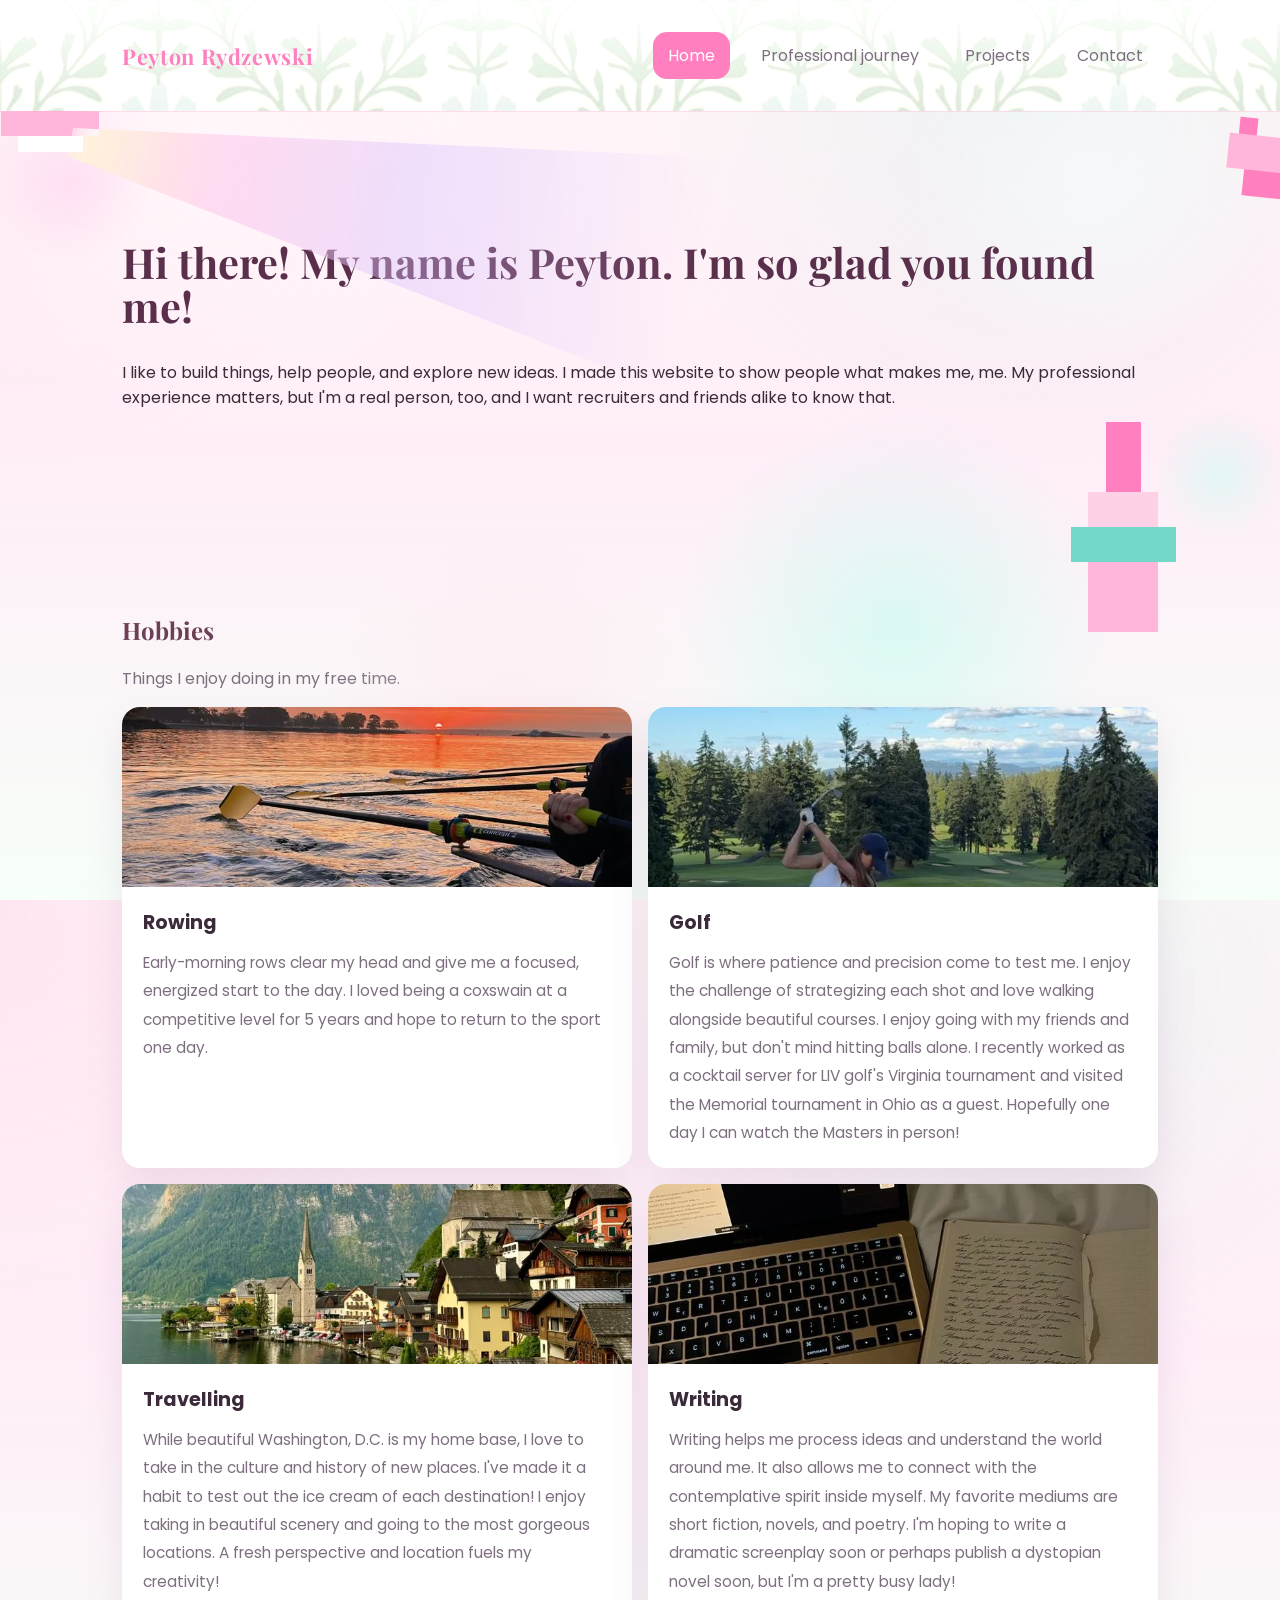
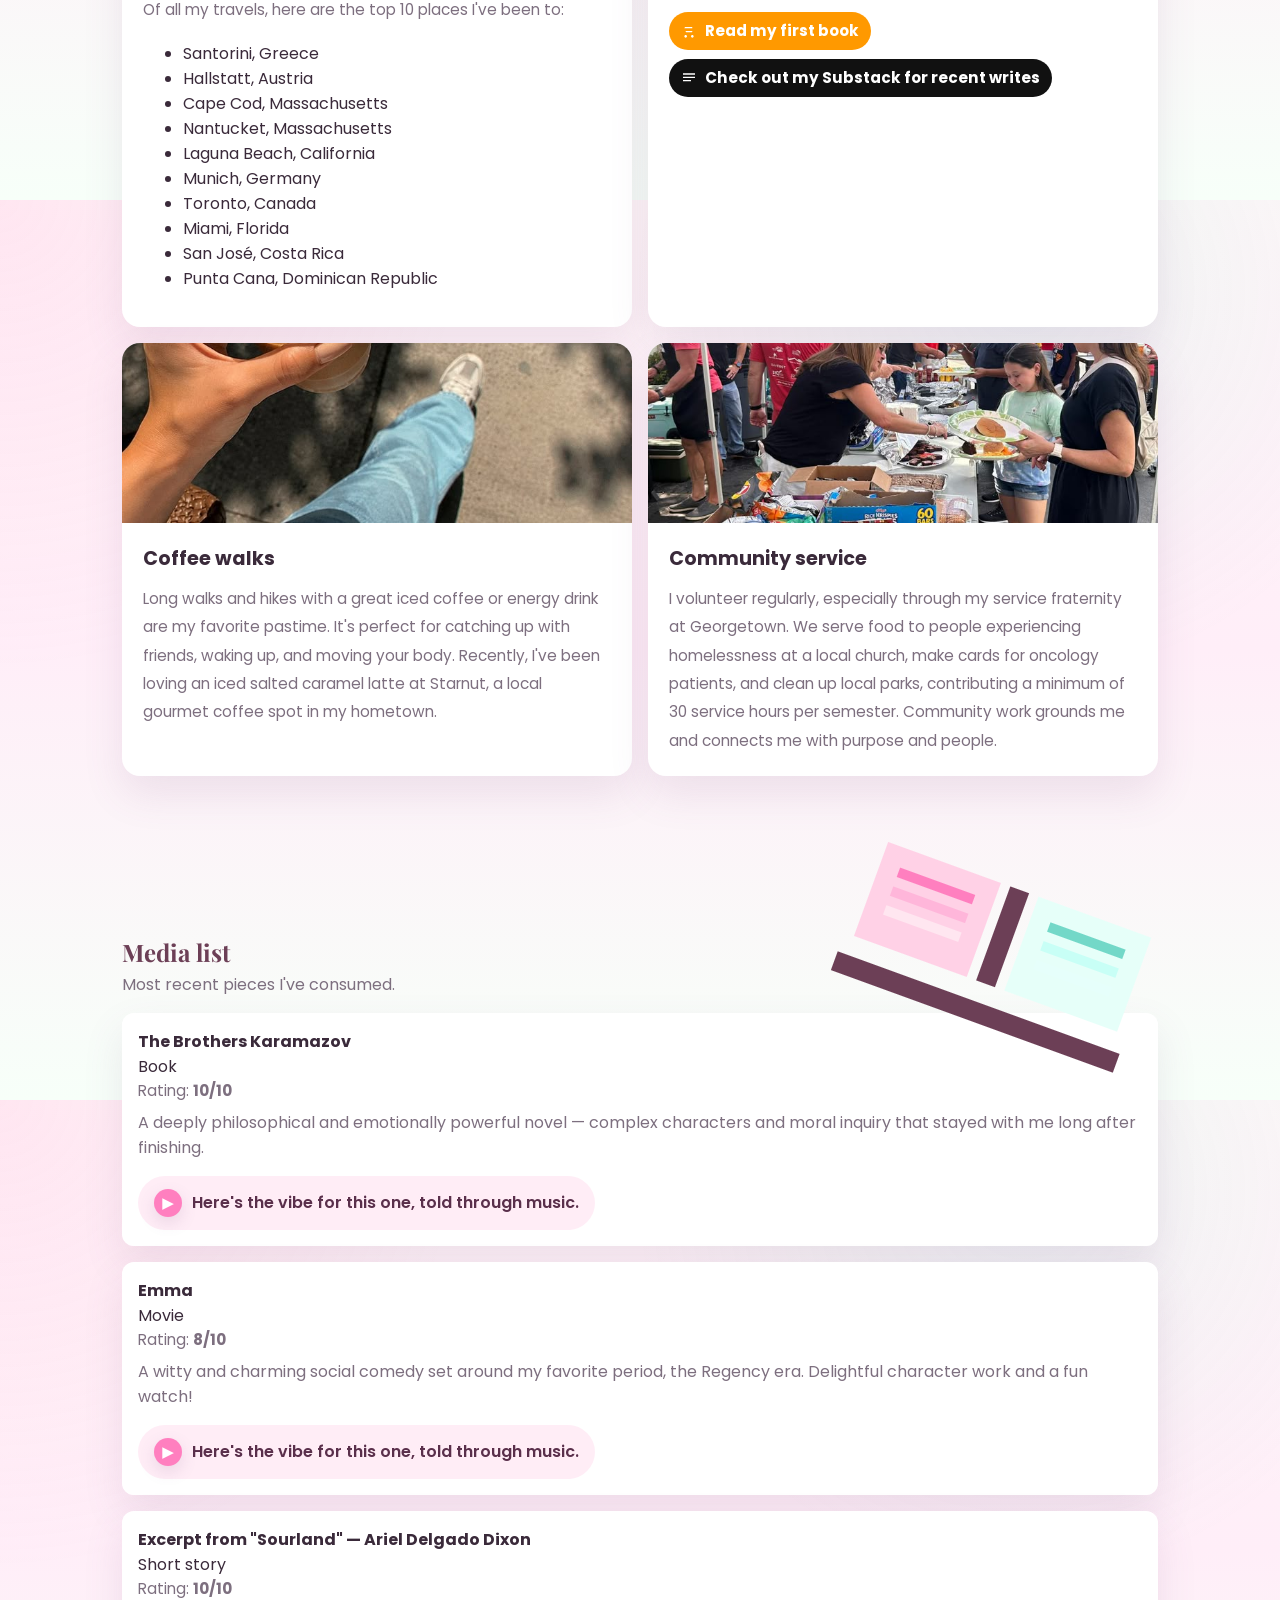
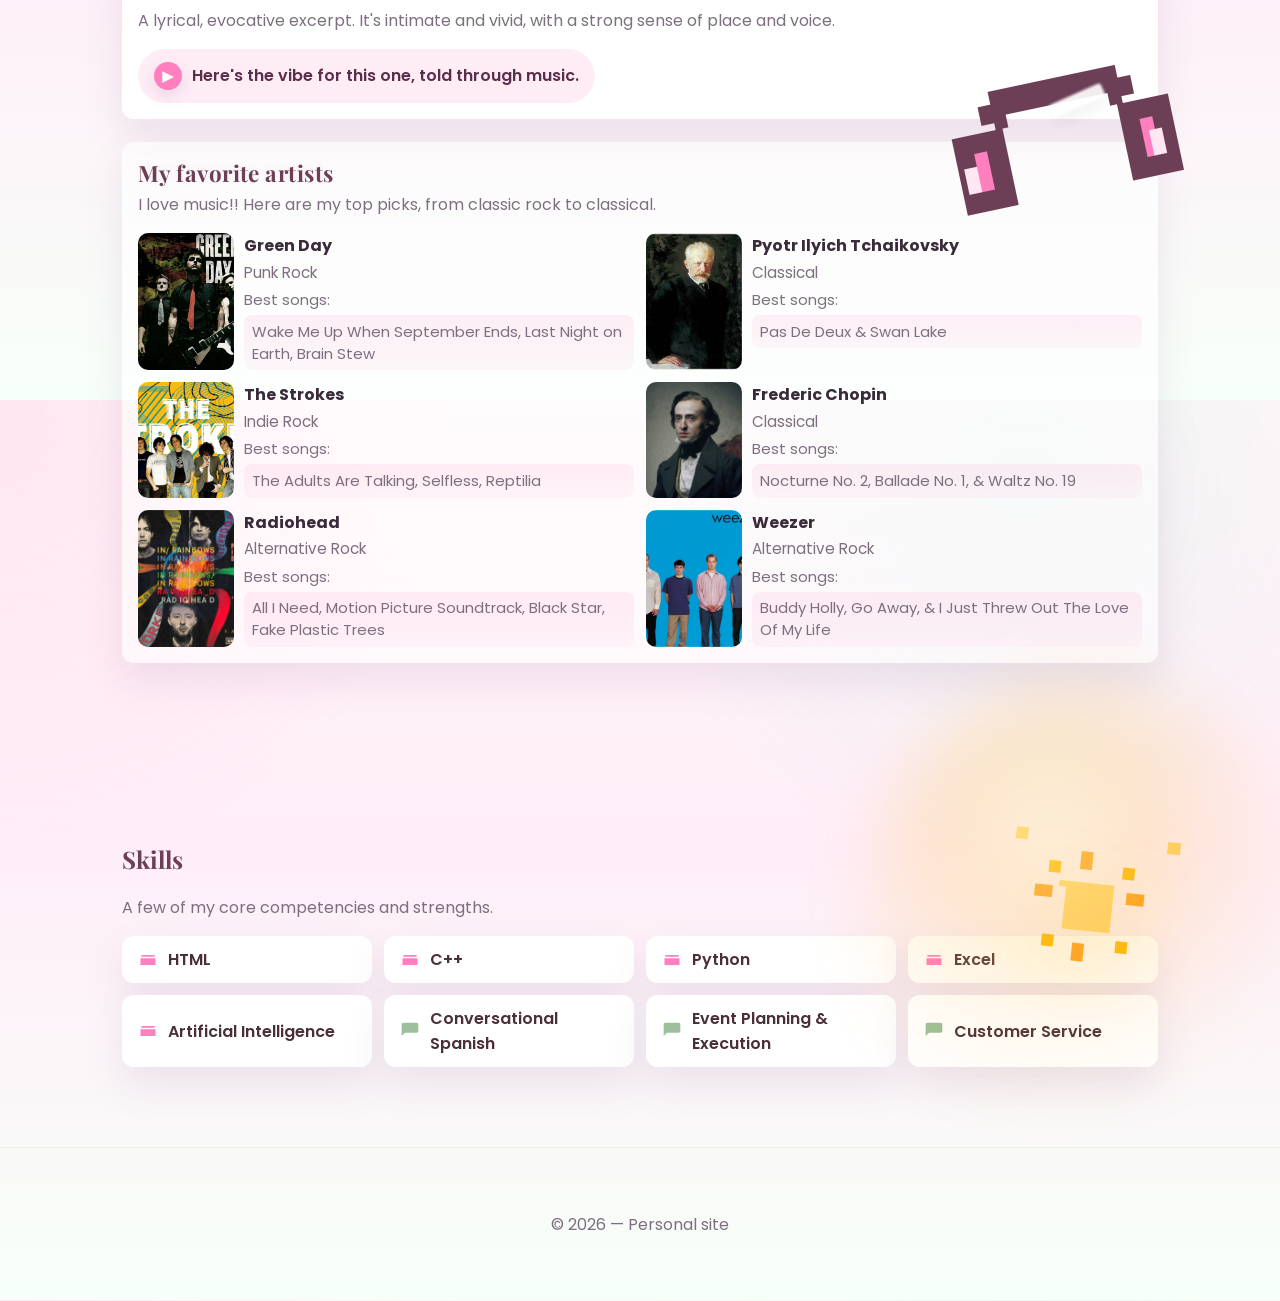
==== commit 05721a53: "Pulling resume & LinkedIn data to populate professional journey" ====
--- a/index.html
+++ b/index.html
@@ -20,6 +20,7 @@
       <nav class="nav" id="site-nav">
         <a href="./index.html">Home</a>
         <a href="./professional-journey.html">Professional journey</a>
+        <a href="./projects.html">Projects</a>
         <a href="./contact.html">Contact</a>
       </nav>
     </div>
--- a/styles.css
+++ b/styles.css
@@ -88,7 +88,7 @@
 /* pixel sticker above the artists panel */
 .artist-sticker{position:absolute;top:-86px;right:-46px;z-index:30;pointer-events:none;transform:rotate(-12deg)}
 .artist-sticker .pixel-headphones{shape-rendering:crispEdges;image-rendering:pixelated;display:block;background:transparent;border-radius:12px}
-.artist-sticker::after{content:'';position:absolute;left:58%;top:18%;transform:translate(-50%,-50%) rotate(-12deg);width:56px;height:14px;background:linear-gradient(90deg,#fff7c6,#fff1a8);border-radius:3px;opacity:0.98;filter:blur(0.6px);box-shadow:0 6px 18px rgba(0,0,0,0.12);z-index:40}
+.artist-sticker::after{content:'';position:absolute;left:58%;top:18%;transform:translate(-50%,-50%) rotate(-12deg);width:56px;height:14px;background:linear-gradient(90deg, rgba(255,255,255,0.98), rgba(255,255,255,0.92));border-radius:3px;opacity:0.98;filter:blur(0.8px);box-shadow:0 6px 18px rgba(0,0,0,0.08);z-index:40}
 
 @media (max-width:920px){
   .artist-sticker{top:-34px;right:-32px}
@@ -97,8 +97,9 @@
 
 /* hero sticker */
 .hero{position:relative}
-.hero-sticker{position:absolute;left:-80px;top:-90px;z-index:25;transform:rotate(-10deg);pointer-events:none;width:260px;height:260px}
-.hero-sticker::before{content:'';position:absolute;left:120px;top:160px;width:380px;height:90px;background:linear-gradient(90deg, rgba(255,241,200,0.92) 0%, rgba(255,241,200,0.6) 30%, rgba(255,241,200,0.18) 65%, rgba(255,241,200,0) 100%);transform:rotate(-12deg);filter:blur(8px);pointer-events:none;mix-blend-mode:screen;z-index:15}
+.hero-sticker{position:absolute;left:-80px;top:-90px;z-index:25;pointer-events:none;width:260px;height:260px}
+/* spotlight beam: narrow end pinned inside the star, widening down-right across the headline */
+.hero-sticker::before{content:'';position:absolute;left:150px;top:0;width:640px;height:240px;pointer-events:none;z-index:24;mix-blend-mode:screen;transform-origin:0 50%;transform:rotate(12deg);filter:blur(12px);opacity:0.98;clip-path:polygon(0% 44%,100% 0%,100% 100%,0% 56%);background:linear-gradient(90deg, rgba(255,246,214,0.96) 0%, rgba(255,208,236,0.74) 22%, rgba(214,190,255,0.4) 55%, rgba(190,230,255,0) 100%)}
 .hero-sticker .pixel-star{image-rendering:pixelated;width:260px;height:260px}
 .hero-sticker-right{position:absolute;right:-60px;top:-10px;z-index:25;transform:rotate(6deg);pointer-events:none;width:140px;height:140px}
 .hero-sticker-right .pixel-heart{image-rendering:pixelated;width:140px;height:140px}
@@ -112,12 +113,14 @@
 /* align media sticker with the Media list heading baseline and make it large */
 .media-heading-wrap{position:relative;display:flex;align-items:center;width:100%;margin-bottom:.25rem}
 .media-heading-wrap h2{margin:0}
-.media-heading-wrap .media-sticker{position:absolute;right:0;top:0;z-index:40;transform:translateY(-28px) rotate(-6deg);pointer-events:none}
+.media-heading-wrap .media-sticker{position:absolute;right:0;top:-150px;z-index:10003;transform:rotate(20deg);pointer-events:none}
 .media-heading-wrap .pixel-books{image-rendering:pixelated;width:320px;height:320px}
 
 /* right-side connector sticker to bridge hero and hobbies */
-.hero-connector-right{position:absolute;right:6%;bottom:-18px;z-index:9999;pointer-events:none;transform:translateY(100px);width:160px;height:160px}
-.hero-connector-right .pixel-connector{image-rendering:pixelated;width:160px;height:160px}
+/* right/bottom offsets account for the empty padding around the SVG's pixels
+   so the graphic sits where intended regardless of box size */
+.hero-connector-right{position:absolute;right:calc(6% - 60px);bottom:-188px;z-index:10010;pointer-events:none;width:280px;height:280px}
+.hero-connector-right .pixel-connector{image-rendering:pixelated;width:280px;height:280px}
 
 /* skills sticker positioned relative to the Skills container */
 .skills-sticker{position:absolute;right:-8px;top:6px;z-index:40;pointer-events:none;width:220px;height:220px;transform:rotate(6deg)}
@@ -130,16 +133,61 @@
   100%{transform:translateY(0) rotate(-4deg)}
 }
 
+/* sun shining keyframes and glow */
+@keyframes sun-pulse{0%{transform:scale(1);opacity:0.85}50%{transform:scale(1.08);opacity:1}100%{transform:scale(1);opacity:0.85}}
+@keyframes sun-rotate{0%{transform:rotate(0)}100%{transform:rotate(360deg)}}
+
+.skills-sticker::before{content:'';position:absolute;left:50%;top:50%;transform:translate(-50%,-50%);width:460px;height:460px;border-radius:50%;background:radial-gradient(circle at 40% 35%, rgba(255,245,180,0.45) 0%, rgba(255,200,80,0.26) 24%, rgba(255,160,30,0.08) 46%, rgba(255,160,30,0) 70%);filter:blur(28px);pointer-events:none;z-index:22;opacity:1;animation:sun-pulse 3s ease-in-out infinite}
+.skills-sticker .pixel-sun{filter:drop-shadow(0 20px 36px rgba(255,180,60,0.22));animation:sun-rotate 36s linear infinite}
+
+@media (prefers-reduced-motion: reduce){
+  .skills-sticker::before,.skills-sticker .pixel-sun{animation:none!important}
+}
+
+/* subtle homepage animations */
+@keyframes floatY { 0% { transform: translateY(0); } 50% { transform: translateY(-6px); } 100% { transform: translateY(0); } }
+@keyframes bob { 0%{transform:translateY(0) rotate(0)}50%{transform:translateY(-4px) rotate(-1deg)}100%{transform:translateY(0) rotate(0)} }
+@keyframes pop { 0%{transform:scale(.98);opacity:0}60%{transform:scale(1.02);opacity:1}100%{transform:scale(1);opacity:1} }
+@keyframes shimmer-slow{0%{opacity:.85}50%{opacity:1}100%{opacity:.85}}
+
+/* apply animations */
+/* star, connector, and book stickers are statically positioned so their
+   transforms (spotlight beam, offsets) aren't overridden by keyframes */
+.hero-sticker-right{animation: floatY 5.5s ease-in-out infinite;}
+.artist-sticker{animation: floatY 6.6s ease-in-out infinite;}
+.skills-sticker{animation: bob 6.2s ease-in-out infinite;}
+.hobby-card{animation: pop 900ms cubic-bezier(.2,.9,.3,1) both;}
+.media-item{animation: pop 900ms cubic-bezier(.2,.9,.3,1) both;}
+.artist-photo{transition:transform 900ms cubic-bezier(.2,.9,.3,1),filter 900ms;}
+.artist-photo-wrap::before{animation:shimmer-slow 2.4s linear infinite}
+.skill{animation:pop 700ms cubic-bezier(.2,.9,.3,1) both}
+.hero h1,.hero p{animation:pop 900ms ease both}
+
+/* stagger children for nicer entrance */
+.hobbies-grid .hobby-card:nth-child(1){animation-delay:120ms}
+.hobbies-grid .hobby-card:nth-child(2){animation-delay:240ms}
+.hobbies-grid .hobby-card:nth-child(3){animation-delay:360ms}
+.hobbies-grid .hobby-card:nth-child(4){animation-delay:480ms}
+.media-list .media-item:nth-child(1){animation-delay:140ms}
+.media-list .media-item:nth-child(2){animation-delay:260ms}
+.artists-list .artist-card:nth-child(1){animation-delay:160ms}
+.artists-list .artist-card:nth-child(2){animation-delay:280ms}
+
+@media (prefers-reduced-motion: reduce){
+  .hero-sticker,.hero-sticker-right,.hero-connector-right,.artist-sticker,.media-sticker,.skills-sticker,.hobby-card,.media-item,.artist-photo-wrap::before,.skill,.hero h1,.hero p{animation:none!important;transition:none!important}
+}
+
 /* ensure Skills sticker is positioned relative to the Skills container */
 #skills .container{position:relative}
 
 @media (max-width:720px){
   .hero-sticker{left:-18px;top:-12px;width:64px;height:64px}
   .hero-sticker .pixel-star{width:64px;height:64px}
+  /* keep the beam attached to the smaller star */
+  .hero-sticker::before{left:38px;top:-34px;width:300px;height:120px}
   .media-sticker{top:-18px;right:-12px}
-  .media-heading-wrap .media-sticker{transform:translateY(-40px) rotate(-6deg)}
-  .hero-connector-right{right:6%;bottom:-8px;width:120px;height:120px;transform:translateY(80px)}
-  .hero-connector-right .pixel-connector{width:120px;height:120px}
+  .hero-connector-right{right:6%;bottom:-120px;width:210px;height:210px}
+  .hero-connector-right .pixel-connector{width:210px;height:210px}
   .media-heading-wrap .pixel-books{width:160px;height:160px}
   .skills-sticker{right:6px;top:6px;width:120px;height:120px}
   .skills-sticker .pixel-sun{width:120px;height:120px}
